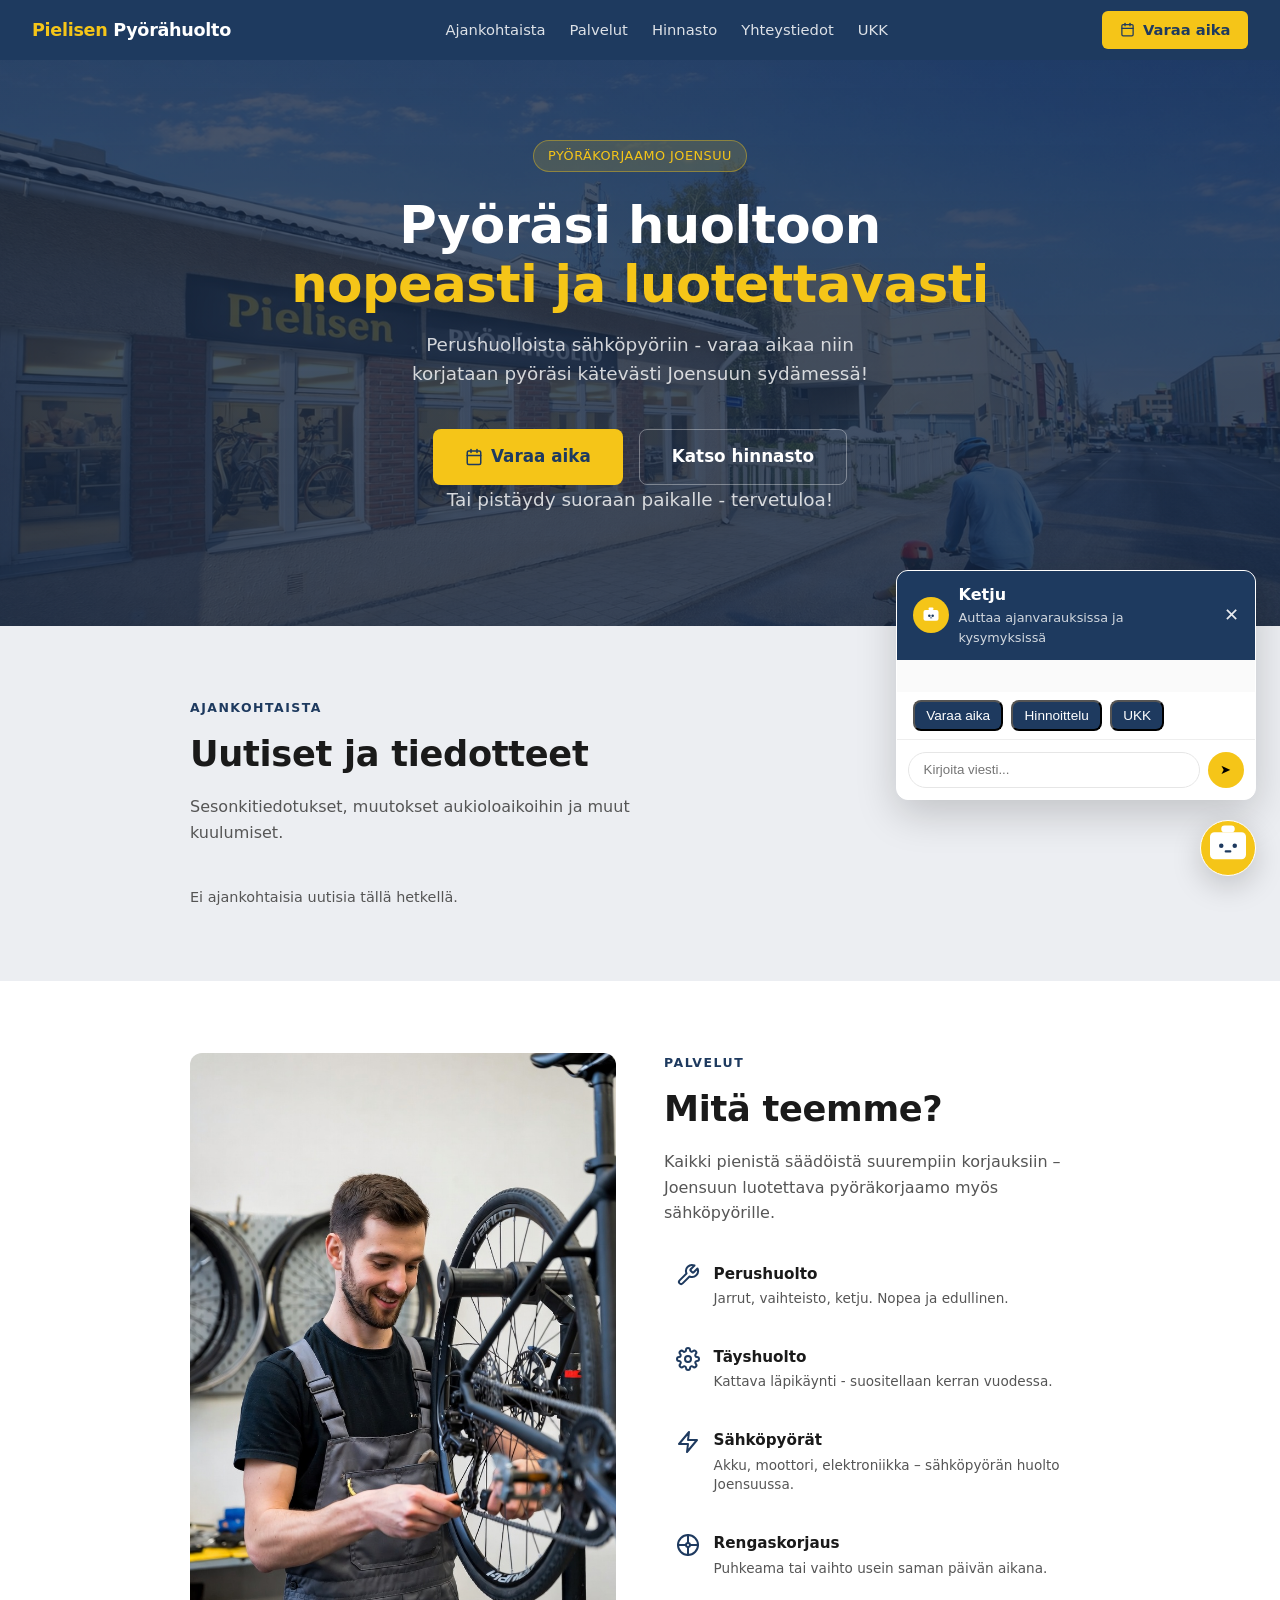
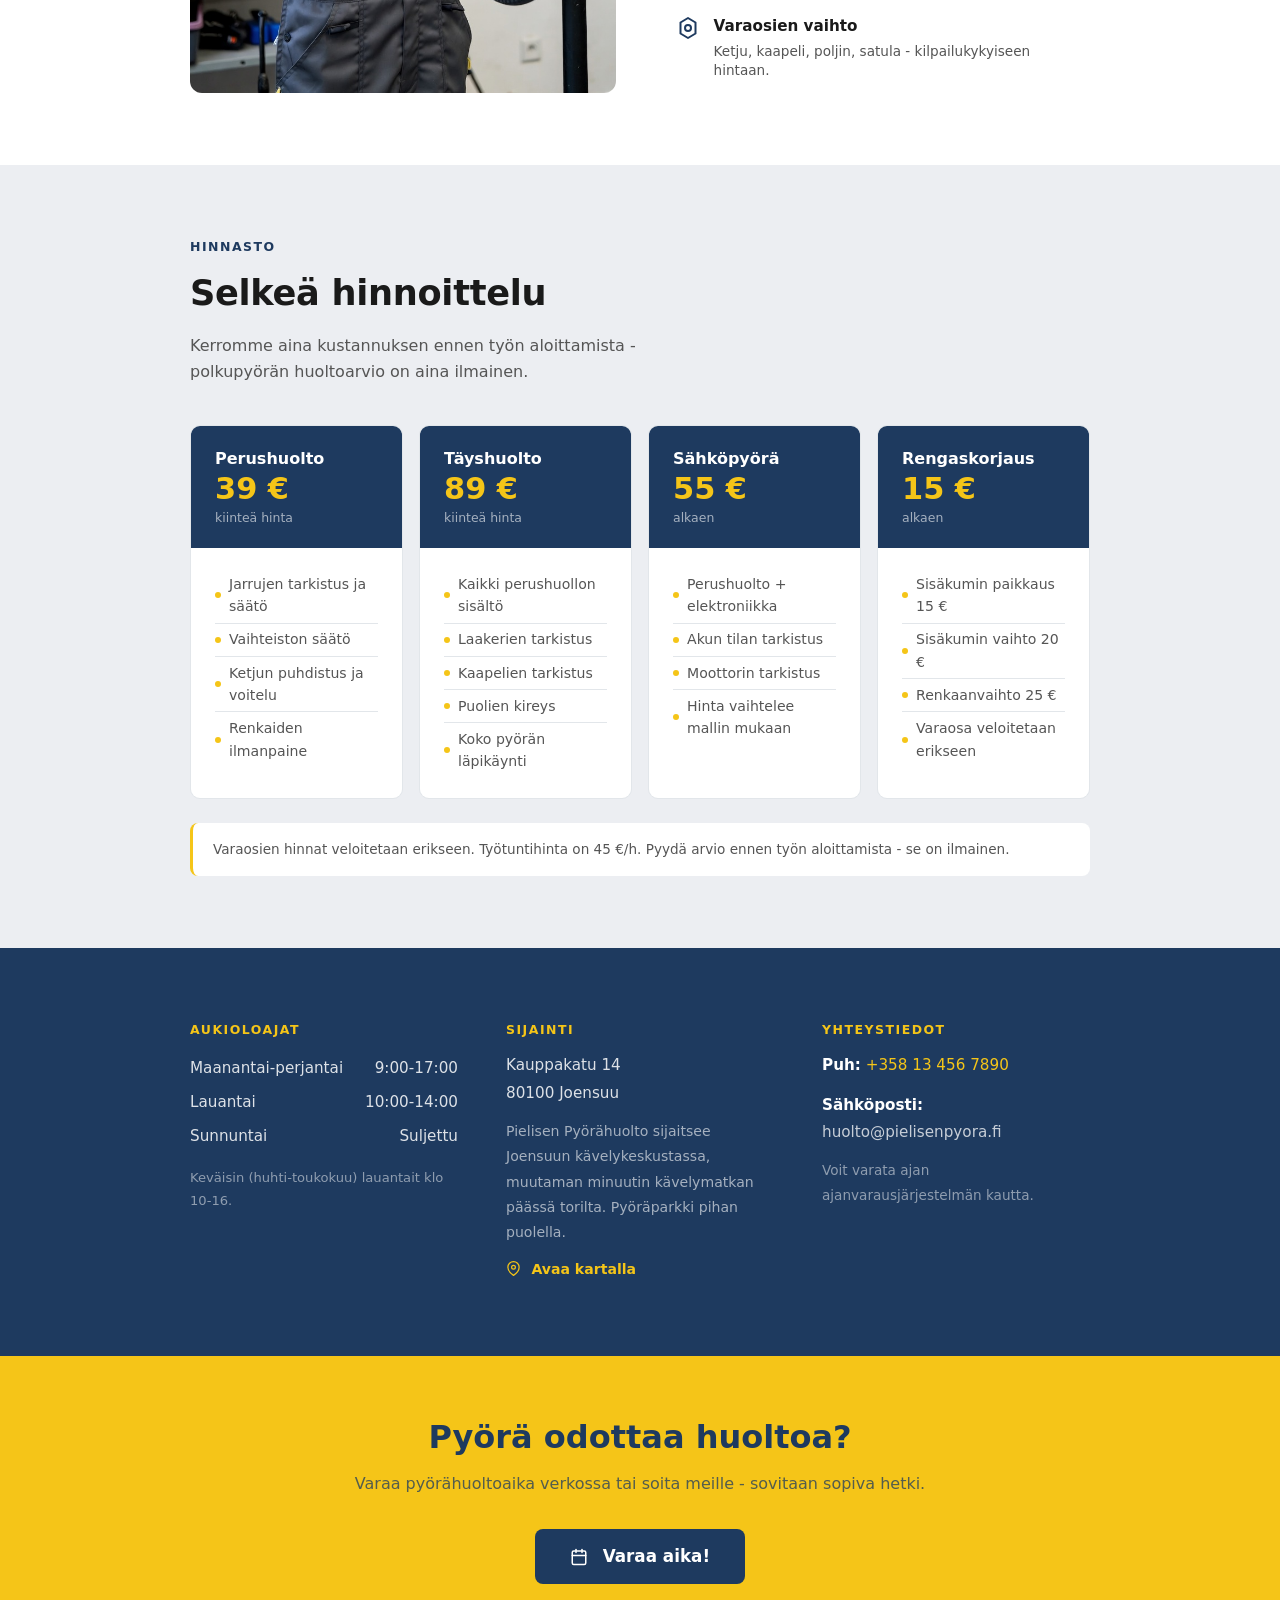
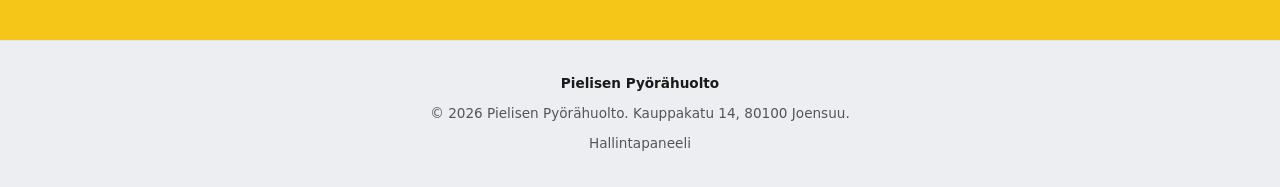
==== index.html @ ead0386f "chatbot" ====
<!DOCTYPE html>
<html lang="fi">
<head>
<meta charset="UTF-8">
<meta name="viewport" content="width=device-width, initial-scale=1.0">
<title>Pielisen Pyörähuolto - Pyöräkorjaamo Joensuu</title>
<meta name="description" content="Pielisen Pyörähuolto - ammattitaitoinen pyöräkorjaamo Joensuun keskustassa. Perushuolto 39 €, täyshuolto 89 €, sähköpyörät ja rengaskorjaukset. Kauppakatu 14, 80100 Joensuu. Puh. 013 456 7890.">
<meta name="keywords" content="pyöräkorjaamo Joensuu, pyörähuolto Joensuu, polkupyörän huolto, sähköpyörä huolto Joensuu, rengaskorjaus Joensuu, polkupyörä korjaus, Pielisen Pyörähuolto, pyöräkorjaamo Pohjois-Karjala">
<meta name="robots" content="index, follow">
<meta name="author" content="Pielisen Pyörähuolto">
<!-- Geo -->
<meta name="geo.region" content="FI-13">
<meta name="geo.placename" content="Joensuu">
<meta name="geo.position" content="62.5996;29.7636">
<meta name="ICBM" content="62.5996, 29.7636">
<!-- Open Graph -->
<meta property="og:type" content="website">
<meta property="og:locale" content="fi_FI">
<meta property="og:site_name" content="Pielisen Pyörähuolto">
<meta property="og:title" content="Pielisen Pyörähuolto - Pyöräkorjaamo Joensuu">
<meta property="og:description" content="Ammattitaitoinen pyöräkorjaamo Joensuun keskustassa. Perushuolto, täyshuolto, sähköpyörät ja rengaskorjaukset. Kauppakatu 14, 80100 Joensuu.">
<meta property="og:image" content="images/image2.jpg">
<link rel="stylesheet" href="style.css">
</head>
<body>

<nav>
  <a class="nav-logo" href="#"><span>Pielisen</span> Pyörähuolto</a>
  <ul class="nav-links">
    <li><a href="#ajankohtaista">Ajankohtaista</a></li>
    <li><a href="#palvelut">Palvelut</a></li>
    <li><a href="#hinnasto">Hinnasto</a></li>
    <li><a href="#yhteystiedot">Yhteystiedot</a></li>
    <li><a href="ukk.html">UKK</a></li>
  </ul>
  <div class="nav-right">
    <a class="nav-cta" href="ajanvaraus.html"><svg xmlns="http://www.w3.org/2000/svg" width="15" height="15" viewBox="0 0 24 24" fill="none" stroke="currentColor" stroke-width="2" stroke-linecap="round" stroke-linejoin="round" aria-hidden="true" style="vertical-align:-2px;margin-right:3px"><rect x="3" y="4" width="18" height="18" rx="2" ry="2"/><line x1="16" y1="2" x2="16" y2="6"/><line x1="8" y1="2" x2="8" y2="6"/><line x1="3" y1="10" x2="21" y2="10"/></svg> Varaa aika</a>
    <button class="hamburger" id="hbg" aria-label="Valikko">
      <span></span><span></span><span></span>
    </button>
  </div>
</nav>

<div class="mobile-menu" id="mob-menu">
  <a href="#ajankohtaista" class="mob-link">Ajankohtaista</a>
  <a href="#palvelut" class="mob-link">Palvelut</a>
  <a href="#hinnasto" class="mob-link">Hinnasto</a>
  <a href="#yhteystiedot" class="mob-link">Yhteystiedot</a>
  <a href="ukk.html" class="mob-link">UKK</a>
  <a href="ajanvaraus.html" class="m-cta"><svg xmlns="http://www.w3.org/2000/svg" width="16" height="16" viewBox="0 0 24 24" fill="none" stroke="currentColor" stroke-width="2" stroke-linecap="round" stroke-linejoin="round" aria-hidden="true" style="vertical-align:-2px;margin-right:4px"><rect x="3" y="4" width="18" height="18" rx="2" ry="2"/><line x1="16" y1="2" x2="16" y2="6"/><line x1="8" y1="2" x2="8" y2="6"/><line x1="3" y1="10" x2="21" y2="10"/></svg> Varaa aika</a>
</div>

<section class="hero">
  <div class="hero-badge">Pyöräkorjaamo Joensuu</div>
  <h1>Pyöräsi huoltoon<br><span>nopeasti ja luotettavasti</span></h1>
  <p>Perushuolloista sähköpyöriin - varaa aikaa niin korjataan pyöräsi kätevästi Joensuun sydämessä!</p>
  <div class="hero-actions">
    <a class="btn-primary" href="ajanvaraus.html"><svg xmlns="http://www.w3.org/2000/svg" width="18" height="18" viewBox="0 0 24 24" fill="none" stroke="currentColor" stroke-width="2" stroke-linecap="round" stroke-linejoin="round" aria-hidden="true"><rect x="3" y="4" width="18" height="18" rx="2" ry="2"/><line x1="16" y1="2" x2="16" y2="6"/><line x1="8" y1="2" x2="8" y2="6"/><line x1="3" y1="10" x2="21" y2="10"/></svg> Varaa aika</a>
    <a class="btn-outline" href="#hinnasto">Katso hinnasto</a>
  </div>
  <p class="hero-note">Tai pistäydy suoraan paikalle - tervetuloa!</p>
</section>

<!-- AJANKOHTAISTA -->
<section class="news-section" id="ajankohtaista">
  <div class="container">
    <div class="section-label">Ajankohtaista</div>
    <h2 class="section-title">Uutiset ja tiedotteet</h2>
    <p class="section-sub">Sesonkitiedotukset, muutokset aukioloaikoihin ja muut kuulumiset.</p>
    <div class="news-grid" id="news-container">
      <p style="color:var(--muted);font-size:.9rem">Ladataan...</p>
    </div>
  </div>
</section>

<!-- PALVELUT -->
<section class="services-section" id="palvelut">
  <div class="container">
    <div class="services-inner">
      <div class="services-photo">
        <img src="images/image2.jpg" alt="Pyöräkorjaamo Joensuu - mekanikko huoltaa polkupyörää Pielisen Pyörähuollossa Kauppakadulla" loading="lazy">
      </div>
      <div>
        <div class="section-label">Palvelut</div>
        <h2 class="section-title">Mitä teemme?</h2>
        <p class="section-sub" style="margin-bottom:1.5rem">Kaikki pienistä säädöistä suurempiin korjauksiin – Joensuun luotettava pyöräkorjaamo myös sähköpyörille.</p>
        <div class="services-list">
          <div class="svc-row"><div class="svc-icon"><svg xmlns="http://www.w3.org/2000/svg" viewBox="0 0 24 24" fill="none" stroke="#1E3A5F" stroke-width="2" stroke-linecap="round" stroke-linejoin="round" aria-hidden="true"><path d="M14.7 6.3a1 1 0 0 0 0 1.4l1.6 1.6a1 1 0 0 0 1.4 0l3.77-3.77a6 6 0 0 1-7.94 7.94l-6.91 6.91a2.12 2.12 0 0 1-3-3l6.91-6.91a6 6 0 0 1 7.94-7.94l-3.76 3.76z"/></svg></div><div><h3>Perushuolto</h3><p>Jarrut, vaihteisto, ketju. Nopea ja edullinen.</p></div></div>
          <div class="svc-row"><div class="svc-icon"><svg xmlns="http://www.w3.org/2000/svg" viewBox="0 0 24 24" fill="none" stroke="#1E3A5F" stroke-width="2" stroke-linecap="round" stroke-linejoin="round" aria-hidden="true"><circle cx="12" cy="12" r="3"/><path d="M19.4 15a1.65 1.65 0 0 0 .33 1.82l.06.06a2 2 0 0 1-2.83 2.83l-.06-.06a1.65 1.65 0 0 0-1.82-.33 1.65 1.65 0 0 0-1 1.51V21a2 2 0 0 1-4 0v-.09A1.65 1.65 0 0 0 9 19.4a1.65 1.65 0 0 0-1.82.33l-.06.06a2 2 0 0 1-2.83-2.83l.06-.06A1.65 1.65 0 0 0 4.68 15a1.65 1.65 0 0 0-1.51-1H3a2 2 0 0 1 0-4h.09A1.65 1.65 0 0 0 4.6 9a1.65 1.65 0 0 0-.33-1.82l-.06-.06a2 2 0 0 1 2.83-2.83l.06.06A1.65 1.65 0 0 0 9 4.68a1.65 1.65 0 0 0 1-1.51V3a2 2 0 0 1 4 0v.09a1.65 1.65 0 0 0 1 1.51 1.65 1.65 0 0 0 1.82-.33l.06-.06a2 2 0 0 1 2.83 2.83l-.06.06A1.65 1.65 0 0 0 19.4 9a1.65 1.65 0 0 0 1.51 1H21a2 2 0 0 1 0 4h-.09a1.65 1.65 0 0 0-1.51 1z"/></svg></div><div><h3>Täyshuolto</h3><p>Kattava läpikäynti - suositellaan kerran vuodessa.</p></div></div>
          <div class="svc-row"><div class="svc-icon"><svg xmlns="http://www.w3.org/2000/svg" viewBox="0 0 24 24" fill="none" stroke="#1E3A5F" stroke-width="2" stroke-linecap="round" stroke-linejoin="round" aria-hidden="true"><polygon points="13 2 3 14 12 14 11 22 21 10 12 10 13 2"/></svg></div><div><h3>Sähköpyörät</h3><p>Akku, moottori, elektroniikka – sähköpyörän huolto Joensuussa.</p></div></div>
          <div class="svc-row"><div class="svc-icon"><svg xmlns="http://www.w3.org/2000/svg" viewBox="0 0 24 24" fill="none" stroke="#1E3A5F" stroke-width="2" stroke-linecap="round" stroke-linejoin="round" aria-hidden="true"><circle cx="12" cy="12" r="10"/><circle cx="12" cy="12" r="2"/><line x1="12" y1="2" x2="12" y2="10"/><line x1="12" y1="14" x2="12" y2="22"/><line x1="2" y1="12" x2="10" y2="12"/><line x1="14" y1="12" x2="22" y2="12"/></svg></div><div><h3>Rengaskorjaus</h3><p>Puhkeama tai vaihto usein saman päivän aikana.</p></div></div>
          <div class="svc-row"><div class="svc-icon"><svg xmlns="http://www.w3.org/2000/svg" viewBox="0 0 24 24" fill="none" stroke="#1E3A5F" stroke-width="2" stroke-linecap="round" stroke-linejoin="round" aria-hidden="true"><polygon points="12 2 19.5 6.5 19.5 17.5 12 22 4.5 17.5 4.5 6.5"/><circle cx="12" cy="12" r="3"/></svg></div><div><h3>Varaosien vaihto</h3><p>Ketju, kaapeli, poljin, satula - kilpailukykyiseen hintaan.</p></div></div>

        </div>
      </div>
    </div>
  </div>
</section>

<!-- HINNASTO -->
<section class="pricing-section" id="hinnasto">
  <div class="container">
    <div class="section-label">Hinnasto</div>
    <h2 class="section-title">Selkeä hinnoittelu</h2>
    <p class="section-sub">Kerromme aina kustannuksen ennen työn aloittamista - polkupyörän huoltoarvio on aina ilmainen.</p>
    <div class="pricing-grid">
      <div class="price-card">
        <div class="price-header"><h3>Perushuolto</h3><div class="price">39 €</div><div class="price-from">kiinteä hinta</div></div>
        <div class="price-body"><ul>
          <li>Jarrujen tarkistus ja säätö</li>
          <li>Vaihteiston säätö</li>
          <li>Ketjun puhdistus ja voitelu</li>
          <li>Renkaiden ilmanpaine</li>
        </ul></div>
      </div>
      <div class="price-card">
        <div class="price-header"><h3>Täyshuolto</h3><div class="price">89 €</div><div class="price-from">kiinteä hinta</div></div>
        <div class="price-body"><ul>
          <li>Kaikki perushuollon sisältö</li>
          <li>Laakerien tarkistus</li>
          <li>Kaapelien tarkistus</li>
          <li>Puolien kireys</li>
          <li>Koko pyörän läpikäynti</li>
        </ul></div>
      </div>
      <div class="price-card">
        <div class="price-header"><h3>Sähköpyörä</h3><div class="price">55 €</div><div class="price-from">alkaen</div></div>
        <div class="price-body"><ul>
          <li>Perushuolto + elektroniikka</li>
          <li>Akun tilan tarkistus</li>
          <li>Moottorin tarkistus</li>
          <li>Hinta vaihtelee mallin mukaan</li>
        </ul></div>
      </div>
      <div class="price-card">
        <div class="price-header"><h3>Rengaskorjaus</h3><div class="price">15 €</div><div class="price-from">alkaen</div></div>
        <div class="price-body"><ul>
          <li>Sisäkumin paikkaus 15 €</li>
          <li>Sisäkumin vaihto 20 €</li>
          <li>Renkaanvaihto 25 €</li>
          <li>Varaosa veloitetaan erikseen</li>
        </ul></div>
      </div>
    </div>
    <p class="pricing-note">Varaosien hinnat veloitetaan erikseen. Työtuntihinta on 45 €/h. Pyydä arvio ennen työn aloittamista - se on ilmainen.</p>
  </div>
</section>

<!-- YHTEYSTIEDOT -->
<section class="info-strip" id="yhteystiedot">
  <div class="container">
    <div class="info-grid">
      <div class="info-block">
        <h3>Aukioloajat</h3>
        <ul>
          <li><div class="hours-row"><span>Maanantai-perjantai</span><span>9:00-17:00</span></div></li>
          <li><div class="hours-row"><span>Lauantai</span><span>10:00-14:00</span></div></li>
          <li><div class="hours-row"><span>Sunnuntai</span><span>Suljettu</span></div></li>
        </ul>
        <p style="margin-top:.75rem;font-size:.82rem;color:rgba(255,255,255,.5)">Keväisin (huhti-toukokuu) lauantait klo 10-16.</p>
      </div>
      <div class="info-block">
        <h3>Sijainti</h3>
        <p>Kauppakatu 14<br>80100 Joensuu</p>
        <p style="margin-top:.75rem;font-size:.88rem;color:rgba(255,255,255,.6)">Pielisen Pyörähuolto sijaitsee Joensuun kävelykeskustassa, muutaman minuutin kävelymatkan päässä torilta. Pyöräparkki pihan puolella.</p>
        <a class="map-link" href="https://maps.google.com/?q=Kauppakatu+14,+80100+Joensuu" target="_blank" rel="noopener"><svg xmlns="http://www.w3.org/2000/svg" width="15" height="15" viewBox="0 0 24 24" fill="none" stroke="currentColor" stroke-width="2" stroke-linecap="round" stroke-linejoin="round" aria-hidden="true" style="vertical-align:-1px;margin-right:4px"><path d="M21 10c0 7-9 13-9 13s-9-6-9-13a9 9 0 0 1 18 0z"/><circle cx="12" cy="10" r="3"/></svg>Avaa kartalla</a>
      </div>
      <div class="info-block">
        <h3>Yhteystiedot</h3>
        <p><strong style="color:#fff">Puh:</strong> <a href="tel:+358134567890" style="color:var(--yellow);text-decoration:none">+358 13 456 7890</a></p>
        <p style="margin-top:.75rem"><strong style="color:#fff">Sähköposti:</strong><br><a href="mailto:huolto@pielisenpyora.fi" style="color:rgba(255,255,255,.75);text-decoration:none">huolto@pielisenpyora.fi</a></p>
        <p style="margin-top:.75rem;font-size:.85rem;color:rgba(255,255,255,.5)">Voit varata ajan ajanvarausjärjestelmän kautta.</p>
      </div>
    </div>
  </div>
</section>

<div class="cta-strip">
  <div class="container">
    <h2>Pyörä odottaa huoltoa?</h2>
    <p>Varaa pyörähuoltoaika verkossa tai soita meille - sovitaan sopiva hetki.</p>
    <a class="btn-blue" href="ajanvaraus.html"><svg xmlns="http://www.w3.org/2000/svg" width="18" height="18" viewBox="0 0 24 24" fill="none" stroke="currentColor" stroke-width="2" stroke-linecap="round" stroke-linejoin="round" aria-hidden="true" style="vertical-align:middle;margin-right:.4em"><rect x="3" y="4" width="18" height="18" rx="2" ry="2"/><line x1="16" y1="2" x2="16" y2="6"/><line x1="8" y1="2" x2="8" y2="6"/><line x1="3" y1="10" x2="21" y2="10"/></svg>Varaa aika!</a>
  </div>
</div>

<footer>
  <div class="footer-inner">
    <strong style="color:var(--text)">Pielisen Pyörähuolto</strong>
    <span>&copy; 2026 Pielisen Pyörähuolto. Kauppakatu 14, 80100 Joensuu.</span>
    <a href="admin.html">Hallintapaneeli</a>
  </div>
</footer>

<script>
const months=['tammikuuta','helmikuuta','maaliskuuta','huhtikuuta','toukokuuta','kesäkuuta','heinäkuuta','elokuuta','syyskuuta','lokakuuta','marraskuuta','joulukuuta'];
function fmtDate(d){const dt=new Date(d);return `${dt.getDate()}. ${months[dt.getMonth()]} ${dt.getFullYear()}`}
function esc(s){return s.replace(/&/g,'&amp;').replace(/</g,'&lt;').replace(/>/g,'&gt;')}
async function loadNews(){
  const el=document.getElementById('news-container');
  try{
    const r=await fetch('uutiset-api.php');
    const data=await r.json();
    const posts=data.posts||[];
    el.innerHTML=posts.length?posts.map(p=>`<div class="news-card"><span class="news-date">${fmtDate(p.date)}</span><h3>${esc(p.title)}</h3><p>${esc(p.body)}</p></div>`).join(''):'<p style="color:var(--muted);font-size:.9rem">Ei ajankohtaisia uutisia tällä hetkellä.</p>';
  }catch(e){
    el.innerHTML='<p style="color:var(--muted);font-size:.9rem">Ei ajankohtaisia uutisia tällä hetkellä.</p>';
  }
}
loadNews();

const hbg=document.getElementById('hbg'),mob=document.getElementById('mob-menu');
hbg.addEventListener('click',()=>{hbg.classList.toggle('open');mob.classList.toggle('open')});
mob.querySelectorAll('a').forEach(a=>a.addEventListener('click',()=>{hbg.classList.remove('open');mob.classList.remove('open')}));
</script>
<script src="chatbot.js"></script>
</body>
</html>
---- style.css ----
*{margin:0;padding:0;box-sizing:border-box}
:root{--blue:#1E3A5F;--blue-light:#2a5080;--yellow:#F5C518;--yellow-dark:#d4a900;--gray:#eceef2;--text:#1a1a1a;--muted:#555;--border:#e2e6ea;--white:#fff}
html{scroll-behavior:smooth}
body{font-family:system-ui,-apple-system,sans-serif;color:var(--text);font-size:16px;line-height:1.6}

nav{background:var(--blue);padding:0 2rem;display:flex;align-items:center;justify-content:space-between;position:sticky;top:0;z-index:200;height:60px}
.nav-logo{color:var(--white);font-weight:700;font-size:1.1rem;text-decoration:none;letter-spacing:-0.3px}
.nav-logo span{color:var(--yellow)}
.nav-links{display:flex;gap:1.5rem;list-style:none;align-items:center}
.nav-links a{color:rgba(255,255,255,0.85);text-decoration:none;font-size:0.92rem;transition:color .2s}
.nav-links a:hover{color:var(--yellow)}
.nav-right{display:flex;align-items:center;gap:1rem}
.nav-cta{background:var(--yellow);color:var(--blue);font-weight:700;padding:.45rem 1.1rem;border-radius:6px;text-decoration:none;font-size:.92rem;white-space:nowrap;transition:background .2s}
.nav-cta:hover{background:var(--yellow-dark)}

.hamburger{display:none;flex-direction:column;gap:5px;cursor:pointer;padding:4px;background:none;border:none}
.hamburger span{display:block;width:24px;height:2px;background:var(--white);border-radius:2px;transition:all .25s}
.hamburger.open span:nth-child(1){transform:translateY(7px) rotate(45deg)}
.hamburger.open span:nth-child(2){opacity:0}
.hamburger.open span:nth-child(3){transform:translateY(-7px) rotate(-45deg)}

.mobile-menu{display:none;position:fixed;top:60px;left:0;right:0;background:var(--blue);z-index:199;flex-direction:column;padding:1rem 1.5rem 1.5rem;gap:.25rem;box-shadow:0 8px 24px rgba(0,0,0,.3)}
.mobile-menu.open{display:flex}
.mobile-menu a{color:rgba(255,255,255,.85);text-decoration:none;font-size:1rem;padding:.65rem 0;border-bottom:1px solid rgba(255,255,255,.08)}
.mobile-menu a:last-child{border-bottom:none}
.mobile-menu .m-cta{margin-top:.75rem;background:var(--yellow);color:var(--blue);font-weight:700;text-align:center;padding:.75rem;border-radius:8px;border-bottom:none}

.hero{background:linear-gradient(rgba(20,38,65,.78),rgba(20,38,65,.82)),url('images/image.png') center/cover no-repeat;color:var(--white);padding:5rem 2rem 4.5rem;text-align:center}
.hero-badge{display:inline-block;background:rgba(245,197,24,.15);border:1px solid rgba(245,197,24,.4);color:var(--yellow);font-size:.8rem;padding:.3rem .9rem;border-radius:20px;margin-bottom:1.5rem;letter-spacing:.5px;text-transform:uppercase}
.hero h1{font-size:clamp(2rem,5vw,3.2rem);font-weight:800;line-height:1.15;margin-bottom:1rem;letter-spacing:-.5px}
.hero h1 span{color:var(--yellow)}
.hero p{font-size:1.15rem;color:rgba(255,255,255,.8);max-width:520px;margin:0 auto 2.5rem}
.hero-actions{display:flex;gap:1rem;justify-content:center;flex-wrap:wrap}
.btn-primary{background:var(--yellow);color:var(--blue);font-weight:800;padding:.85rem 2rem;border-radius:8px;text-decoration:none;font-size:1.05rem;display:inline-flex;align-items:center;gap:.5rem;transition:background .2s;border:none;cursor:pointer}
.btn-primary:hover{background:var(--yellow-dark)}
.btn-outline{background:transparent;color:var(--white);font-weight:600;padding:.85rem 2rem;border-radius:8px;text-decoration:none;font-size:1.05rem;border:1.5px solid rgba(255,255,255,.35);transition:border-color .2s}
.btn-outline:hover{border-color:rgba(255,255,255,.7)}
.hero-note{margin-top:1.5rem;font-size:.85rem;color:rgba(255,255,255,.45)}

section{padding:4.5rem 2rem}
.container{max-width:900px;margin:0 auto}
.section-label{font-size:.78rem;font-weight:700;letter-spacing:1.5px;text-transform:uppercase;color:var(--blue);margin-bottom:.5rem}
.section-title{font-size:clamp(1.5rem,3vw,2.2rem);font-weight:800;color:var(--text);margin-bottom:.75rem;letter-spacing:-.3px}
.section-sub{color:var(--muted);max-width:520px;margin-bottom:2.5rem}

/* NEWS */
.news-section{background:var(--gray)}
.news-grid{display:grid;gap:1rem}
.news-card{background:var(--white);border:1px solid var(--border);border-radius:10px;padding:1.5rem;display:flex;flex-direction:column;gap:.5rem}
.news-date{font-size:.78rem;color:var(--muted);letter-spacing:.3px}
.news-card h3{font-size:1rem;font-weight:700;color:var(--text)}
.news-card p{font-size:.9rem;color:var(--muted);line-height:1.55}

/* SERVICES */
.services-section{background:var(--white)}
.services-inner{display:grid;grid-template-columns:1fr 1fr;gap:3rem;align-items:stretch}
.services-photo{border-radius:12px;overflow:hidden}
.services-photo img{width:100%;height:100%;object-fit:cover;display:block}
.services-list{display:flex;flex-direction:column;gap:.75rem}
.svc-row{display:flex;align-items:flex-start;gap:.85rem;padding:.75rem;border-radius:8px;transition:background .15s}
.svc-row:hover{background:var(--gray)}
.svc-icon{width:1.5rem;height:1.5rem;flex-shrink:0;margin-top:.1rem}
.svc-icon svg{width:100%;height:100%;display:block}
.svc-row h3{font-size:.95rem;font-weight:700;margin-bottom:.2rem}
.svc-row p{font-size:.85rem;color:var(--muted);line-height:1.45}

/* PRICING */
.pricing-section{background:var(--gray)}
.pricing-grid{display:grid;grid-template-columns:repeat(auto-fit,minmax(200px,1fr));gap:1rem}
.price-card{border:1px solid var(--border);border-radius:10px;overflow:hidden;display:flex;flex-direction:column}
.price-header{background:var(--blue);color:var(--white);padding:1.25rem 1.5rem}
.price-header h3{font-size:1rem;font-weight:700;margin-bottom:.2rem}
.price{font-size:1.9rem;font-weight:800;color:var(--yellow);line-height:1}
.price-from{font-size:.78rem;color:rgba(255,255,255,.6);margin-top:.2rem}
.price-body{padding:1.25rem 1.5rem;background:var(--white);flex:1}
.price-body ul{list-style:none;font-size:.88rem;color:var(--muted)}
.price-body li{padding:.3rem 0;border-bottom:1px solid var(--border);display:flex;align-items:center;gap:.5rem}
.price-body li:last-child{border-bottom:none}
.price-body li::before{content:"";display:inline-block;width:6px;height:6px;border-radius:50%;background:var(--yellow);flex-shrink:0}
.pricing-note{margin-top:1.5rem;font-size:.85rem;color:var(--muted);background:var(--white);padding:1rem 1.25rem;border-radius:8px;border-left:3px solid var(--yellow)}

/* INFO */
.info-strip{background:var(--blue);color:var(--white)}
.info-grid{display:grid;grid-template-columns:repeat(auto-fit,minmax(220px,1fr));gap:3rem}
.info-block h3{font-size:.78rem;font-weight:700;letter-spacing:1.5px;text-transform:uppercase;color:var(--yellow);margin-bottom:.75rem}
.info-block p,.info-block li{font-size:.95rem;color:rgba(255,255,255,.85);line-height:1.8}
.info-block ul{list-style:none}
.hours-row{display:flex;justify-content:space-between;gap:1rem;border-bottom:1px solid rgba(255,255,255,.1);padding:.2rem 0}
.hours-row:last-child{border-bottom:none}
.map-link{display:inline-flex;align-items:center;gap:.4rem;color:var(--yellow);text-decoration:none;font-size:.88rem;margin-top:.75rem;font-weight:600}
.map-link:hover{text-decoration:underline}

.cta-strip{background:var(--yellow);text-align:center;padding:3.5rem 2rem}
.cta-strip h2{font-size:clamp(1.4rem,3vw,2rem);font-weight:800;color:var(--blue);margin-bottom:.5rem}
.cta-strip p{color:rgba(30,58,95,.75);margin-bottom:2rem;font-size:1rem}
.btn-blue{background:var(--blue);color:var(--white);font-weight:800;padding:.9rem 2.2rem;border-radius:8px;text-decoration:none;font-size:1.05rem;display:inline-flex;align-items:center;gap:.5rem;transition:background .2s}
.btn-blue:hover{background:var(--blue-light)}

footer{background:var(--gray);color:var(--muted);padding:2rem;text-align:center;font-size:.85rem;border-top:1px solid var(--border)}
footer a{color:var(--muted);text-decoration:none}
footer a:hover{color:var(--blue)}
.footer-inner{display:flex;flex-direction:column;align-items:center;gap:.5rem}

@media(max-width:720px){
  .services-inner{grid-template-columns:1fr}
  .services-photo{order:2}
  .services-photo img{height:auto}
}
@media(max-width:600px){
  nav{padding:0 1.25rem}
  .nav-links{display:none}
  .hamburger{display:flex}
  section{padding:3rem 1.25rem}
  .hero{padding:3.5rem 1.25rem 3rem}
  .pricing-grid{grid-template-columns:1fr 1fr}
}
@media(max-width:420px){
  .pricing-grid{grid-template-columns:1fr}
}
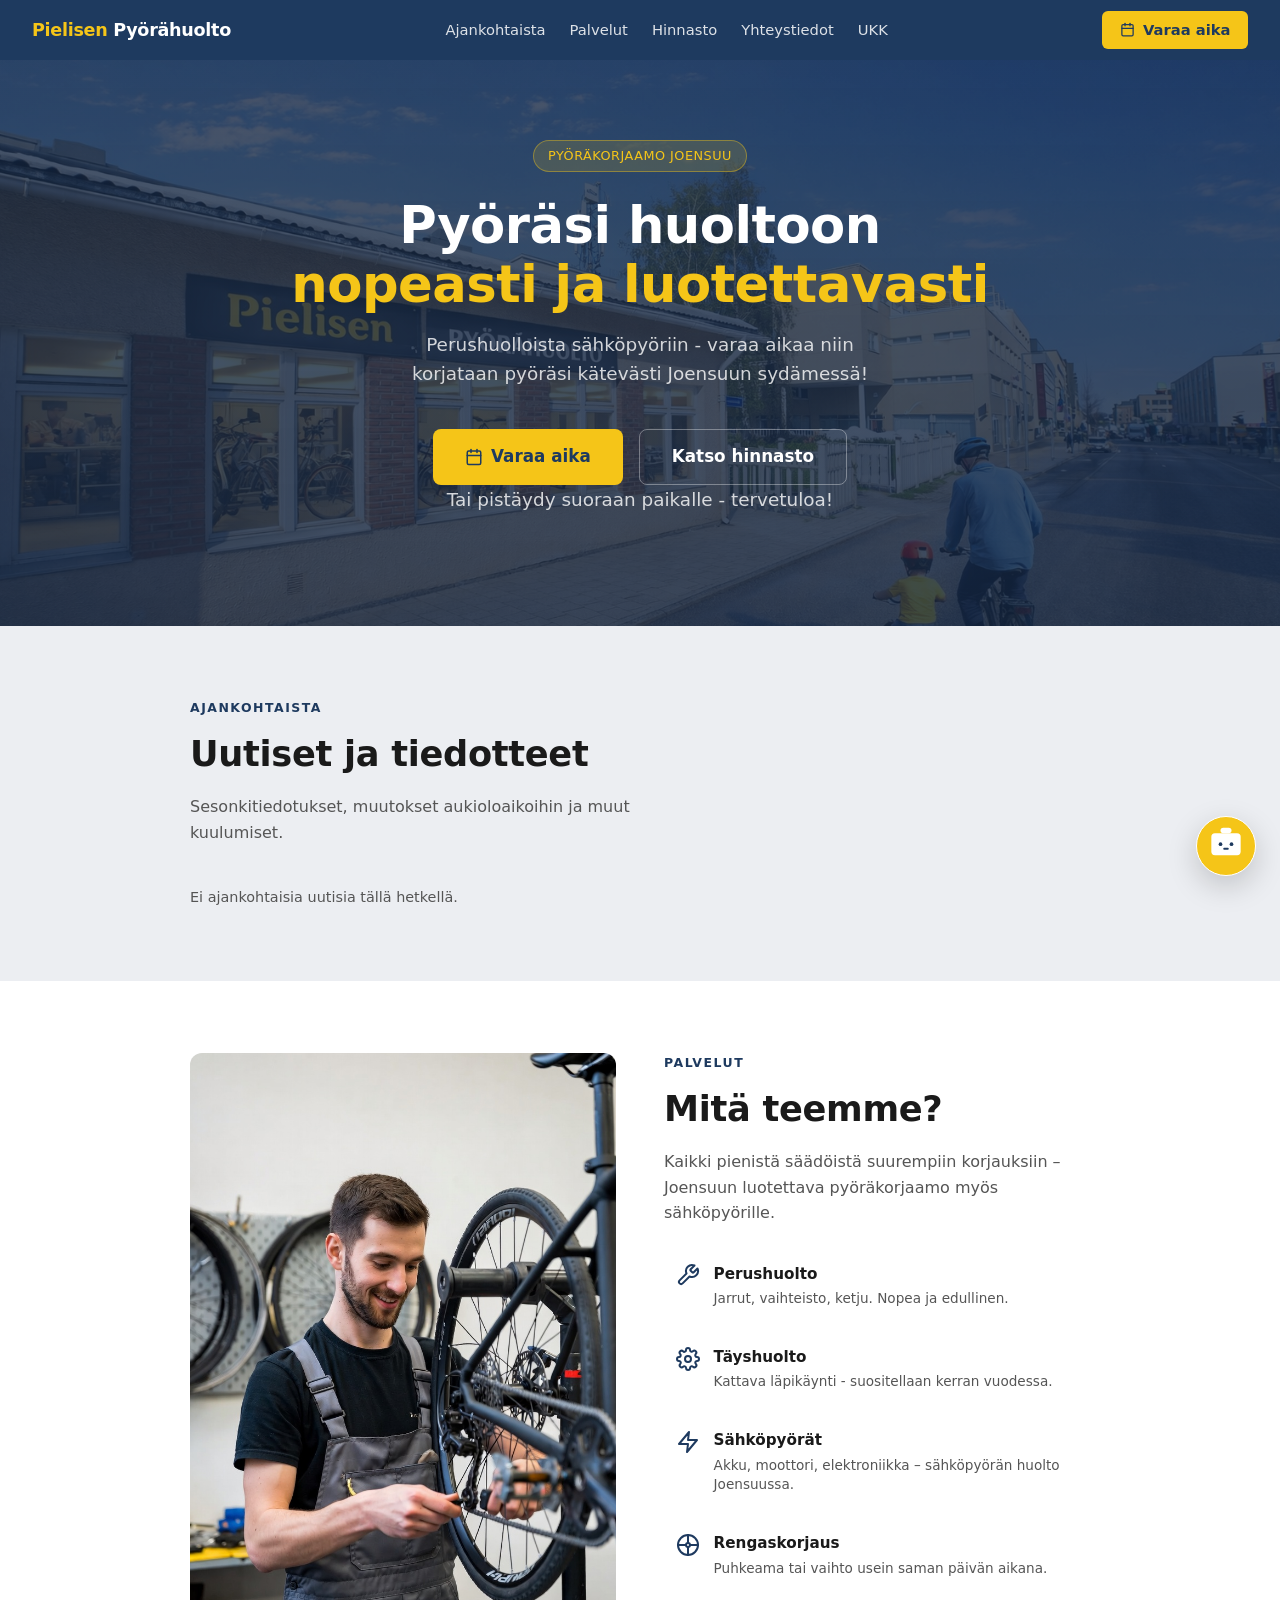
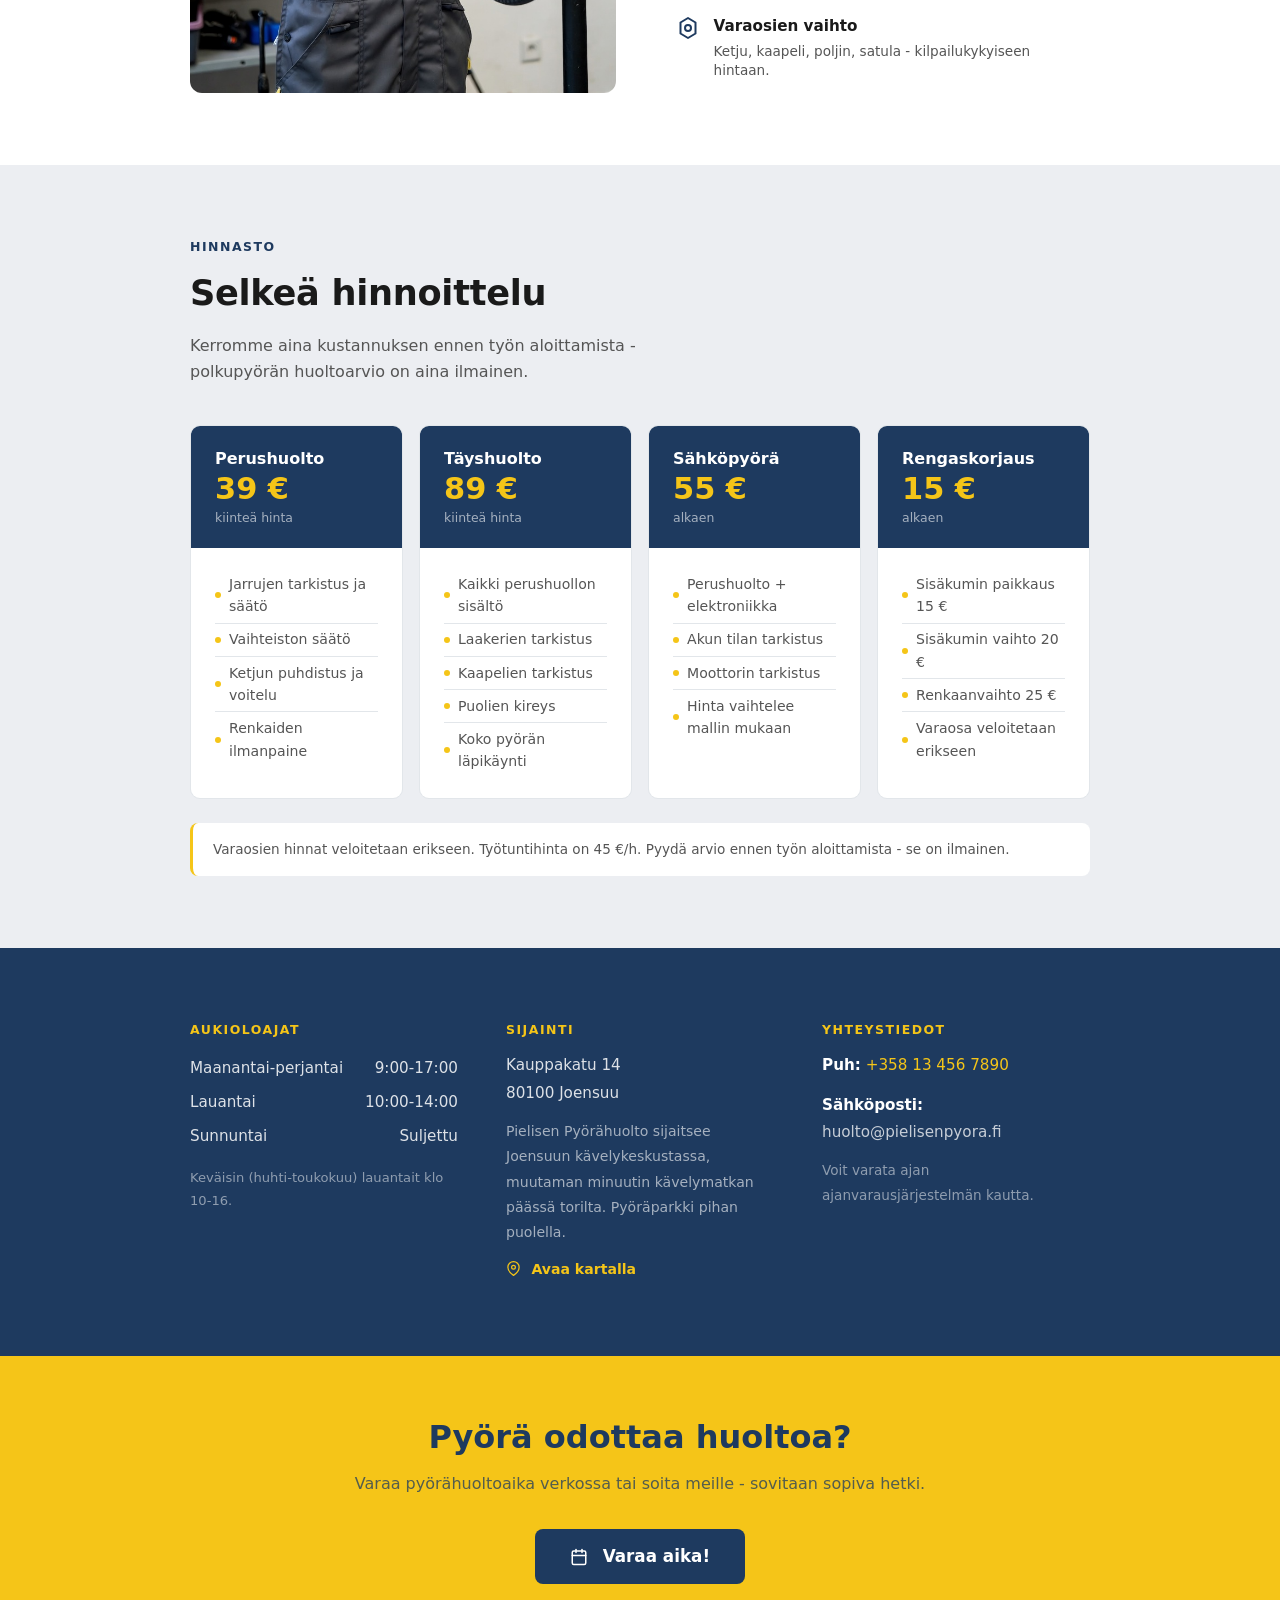
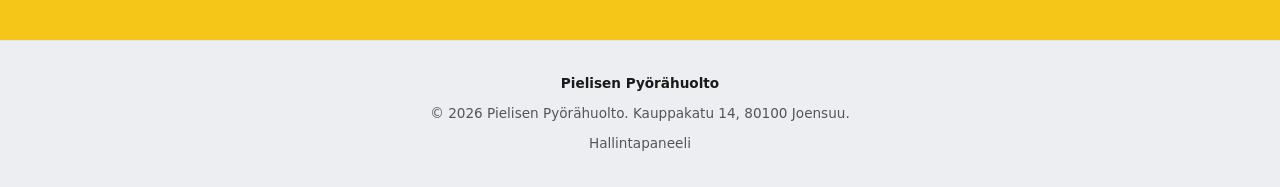
==== commit 85610622: "chatbot fixes" ====
--- a/index.html
+++ b/index.html
@@ -212,6 +212,6 @@
 hbg.addEventListener('click',()=>{hbg.classList.toggle('open');mob.classList.toggle('open')});
 mob.querySelectorAll('a').forEach(a=>a.addEventListener('click',()=>{hbg.classList.remove('open');mob.classList.remove('open')}));
 </script>
-<script src="chatbot.js"></script>
+<script src="chatbot.js?v=1776769275"></script>
 </body>
 </html>
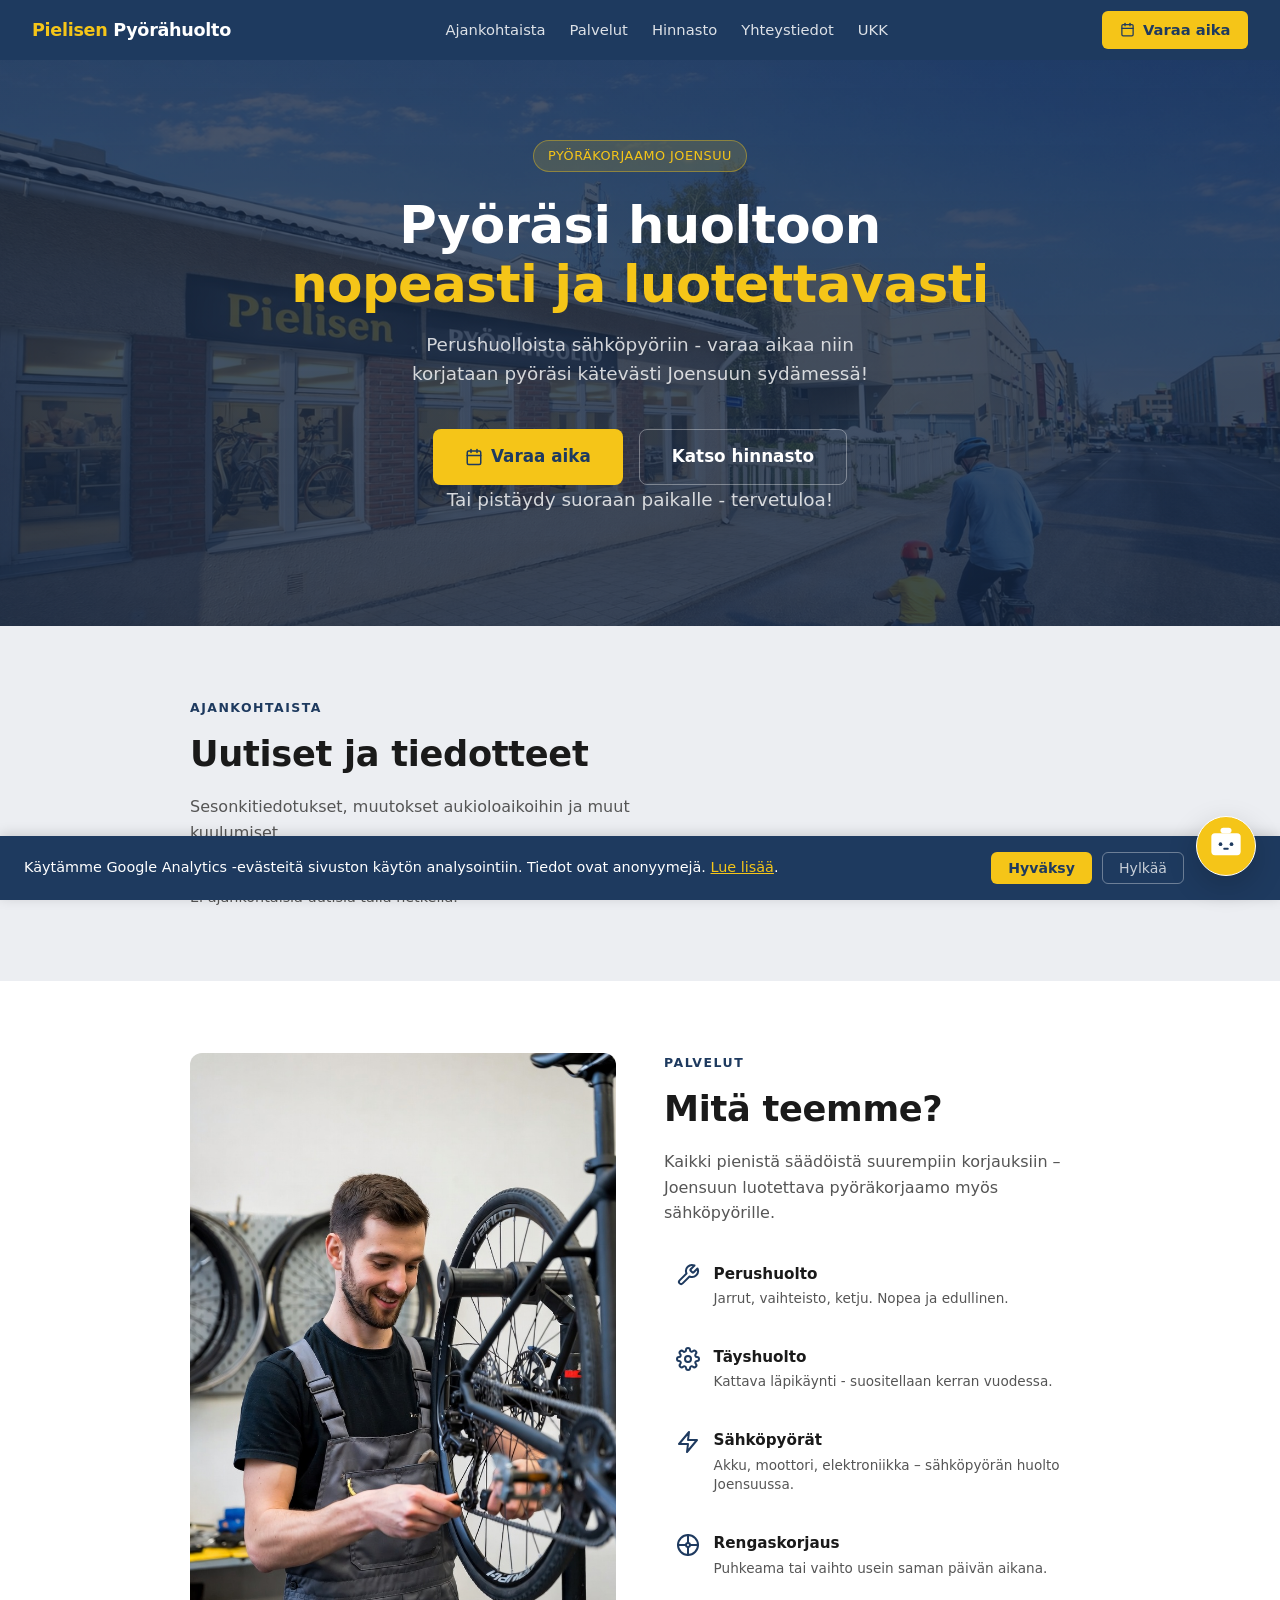
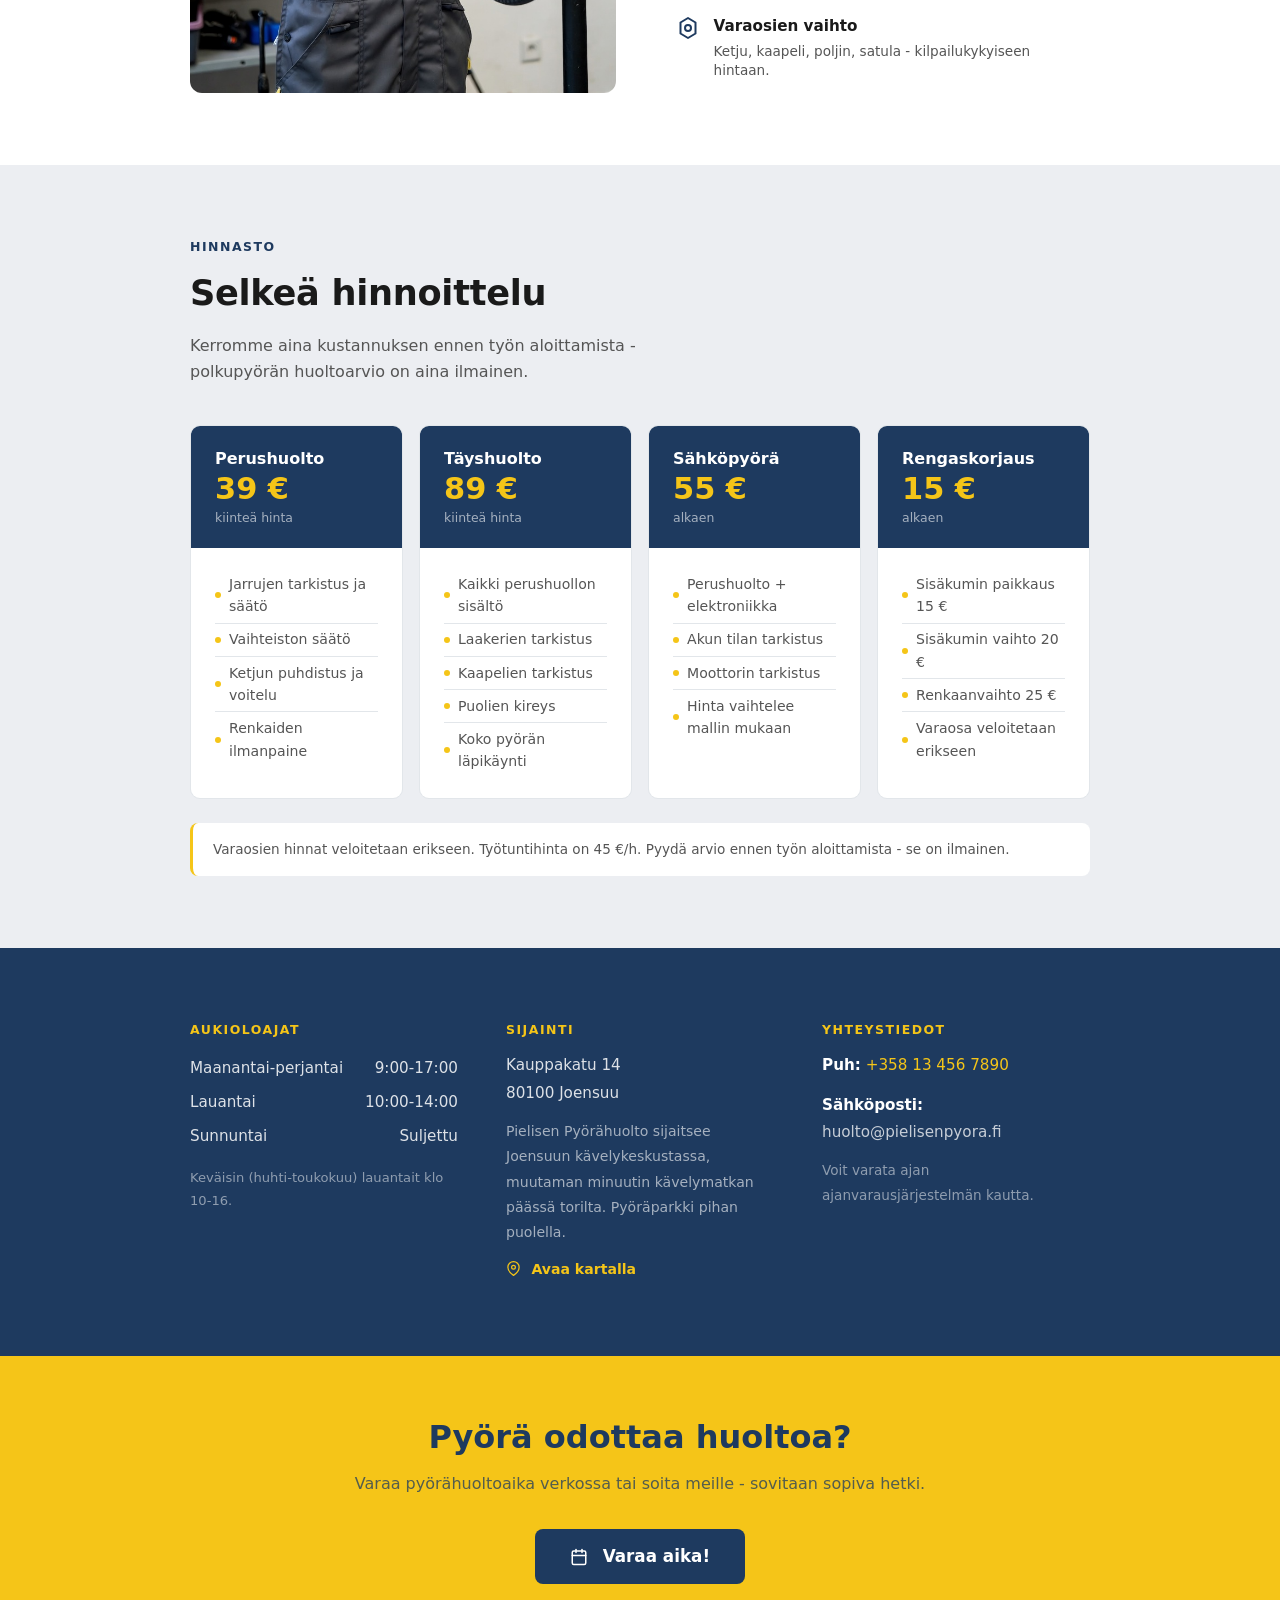
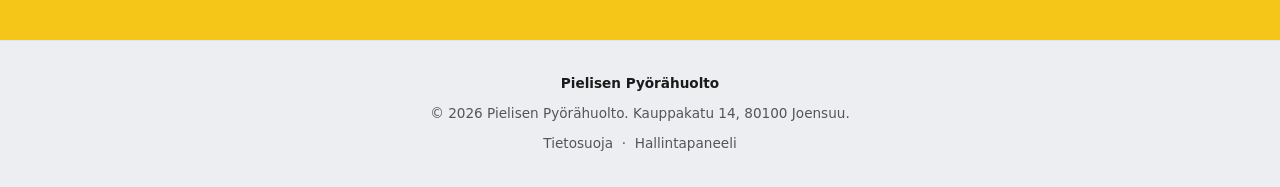
==== commit 29e27add: "bot improvements, added cookie consent script and updated footer links in multiple HTML files. Also " ====
--- a/index.html
+++ b/index.html
@@ -21,6 +21,7 @@
 <meta property="og:description" content="Ammattitaitoinen pyöräkorjaamo Joensuun keskustassa. Perushuolto, täyshuolto, sähköpyörät ja rengaskorjaukset. Kauppakatu 14, 80100 Joensuu.">
 <meta property="og:image" content="images/image2.jpg">
 <link rel="stylesheet" href="style.css">
+<script src="cookie-consent.js"></script>
 </head>
 <body>
 
@@ -187,7 +188,11 @@
   <div class="footer-inner">
     <strong style="color:var(--text)">Pielisen Pyörähuolto</strong>
     <span>&copy; 2026 Pielisen Pyörähuolto. Kauppakatu 14, 80100 Joensuu.</span>
-    <a href="admin.html">Hallintapaneeli</a>
+    <span>
+      <a href="tietosuoja.html">Tietosuoja</a>
+      &nbsp;·&nbsp;
+      <a href="admin.html">Hallintapaneeli</a>
+    </span>
   </div>
 </footer>
 
@@ -212,6 +217,6 @@
 hbg.addEventListener('click',()=>{hbg.classList.toggle('open');mob.classList.toggle('open')});
 mob.querySelectorAll('a').forEach(a=>a.addEventListener('click',()=>{hbg.classList.remove('open');mob.classList.remove('open')}));
 </script>
-<script src="chatbot.js?v=1776769275"></script>
+<script src="chatbot.js?v=1777047397"></script>
 </body>
 </html>
--- a/style.css
+++ b/style.css
@@ -117,3 +117,25 @@
 @media(max-width:420px){
   .pricing-grid{grid-template-columns:1fr}
 }
+
+/* ── Tietosuojaseloste ─────────────────────────────────────────────── */
+.page-hero{background:var(--blue);color:var(--white);padding:3.5rem 2rem;text-align:center}
+.page-hero h1{font-size:clamp(1.7rem,4vw,2.5rem);font-weight:800;letter-spacing:-.3px}
+.page-hero p{color:rgba(255,255,255,.7);margin-top:.5rem;font-size:1rem}
+.ts-wrap{max-width:760px;margin:0 auto;padding:2.5rem 2rem 4rem}
+.ts-wrap h2{font-size:1.15rem;font-weight:700;color:var(--blue);margin:2rem 0 .5rem;padding-bottom:.3rem;border-bottom:1px solid var(--border)}
+.ts-wrap p,.ts-wrap ul{font-size:.97rem;color:var(--text);line-height:1.7;margin:.5rem 0}
+.ts-wrap ul{padding-left:1.4rem}
+.ts-wrap ul li{margin:.25rem 0}
+.ts-wrap strong{color:var(--text)}
+.ts-meta{color:#666;font-size:.88rem;margin-top:.25rem}
+
+/* ── Cookie banner ─────────────────────────────────────────────────── */
+#pp-cookie-banner{position:fixed;bottom:0;left:0;right:0;background:var(--blue);color:var(--white);padding:1rem 6rem 1rem 1.5rem;display:flex;align-items:center;justify-content:space-between;gap:1rem;flex-wrap:wrap;z-index:9000;box-shadow:0 -2px 12px rgba(0,0,0,.15);font-size:.9rem;line-height:1.5}
+#pp-cookie-banner p{flex:1;min-width:200px;margin:0}
+#pp-cookie-banner a{color:var(--yellow);text-decoration:underline}
+.pp-cookie-btns{display:flex;gap:.6rem;flex-shrink:0}
+#pp-cookie-accept{background:var(--yellow);color:var(--blue);font-weight:700;border:none;padding:.45rem 1.1rem;border-radius:6px;cursor:pointer;font-size:.88rem;font-family:inherit}
+#pp-cookie-accept:hover{background:var(--yellow-dark)}
+#pp-cookie-reject{background:transparent;color:rgba(255,255,255,.75);border:1px solid rgba(255,255,255,.35);padding:.45rem 1rem;border-radius:6px;cursor:pointer;font-size:.88rem;font-family:inherit}
+#pp-cookie-reject:hover{color:var(--white);border-color:rgba(255,255,255,.7)}
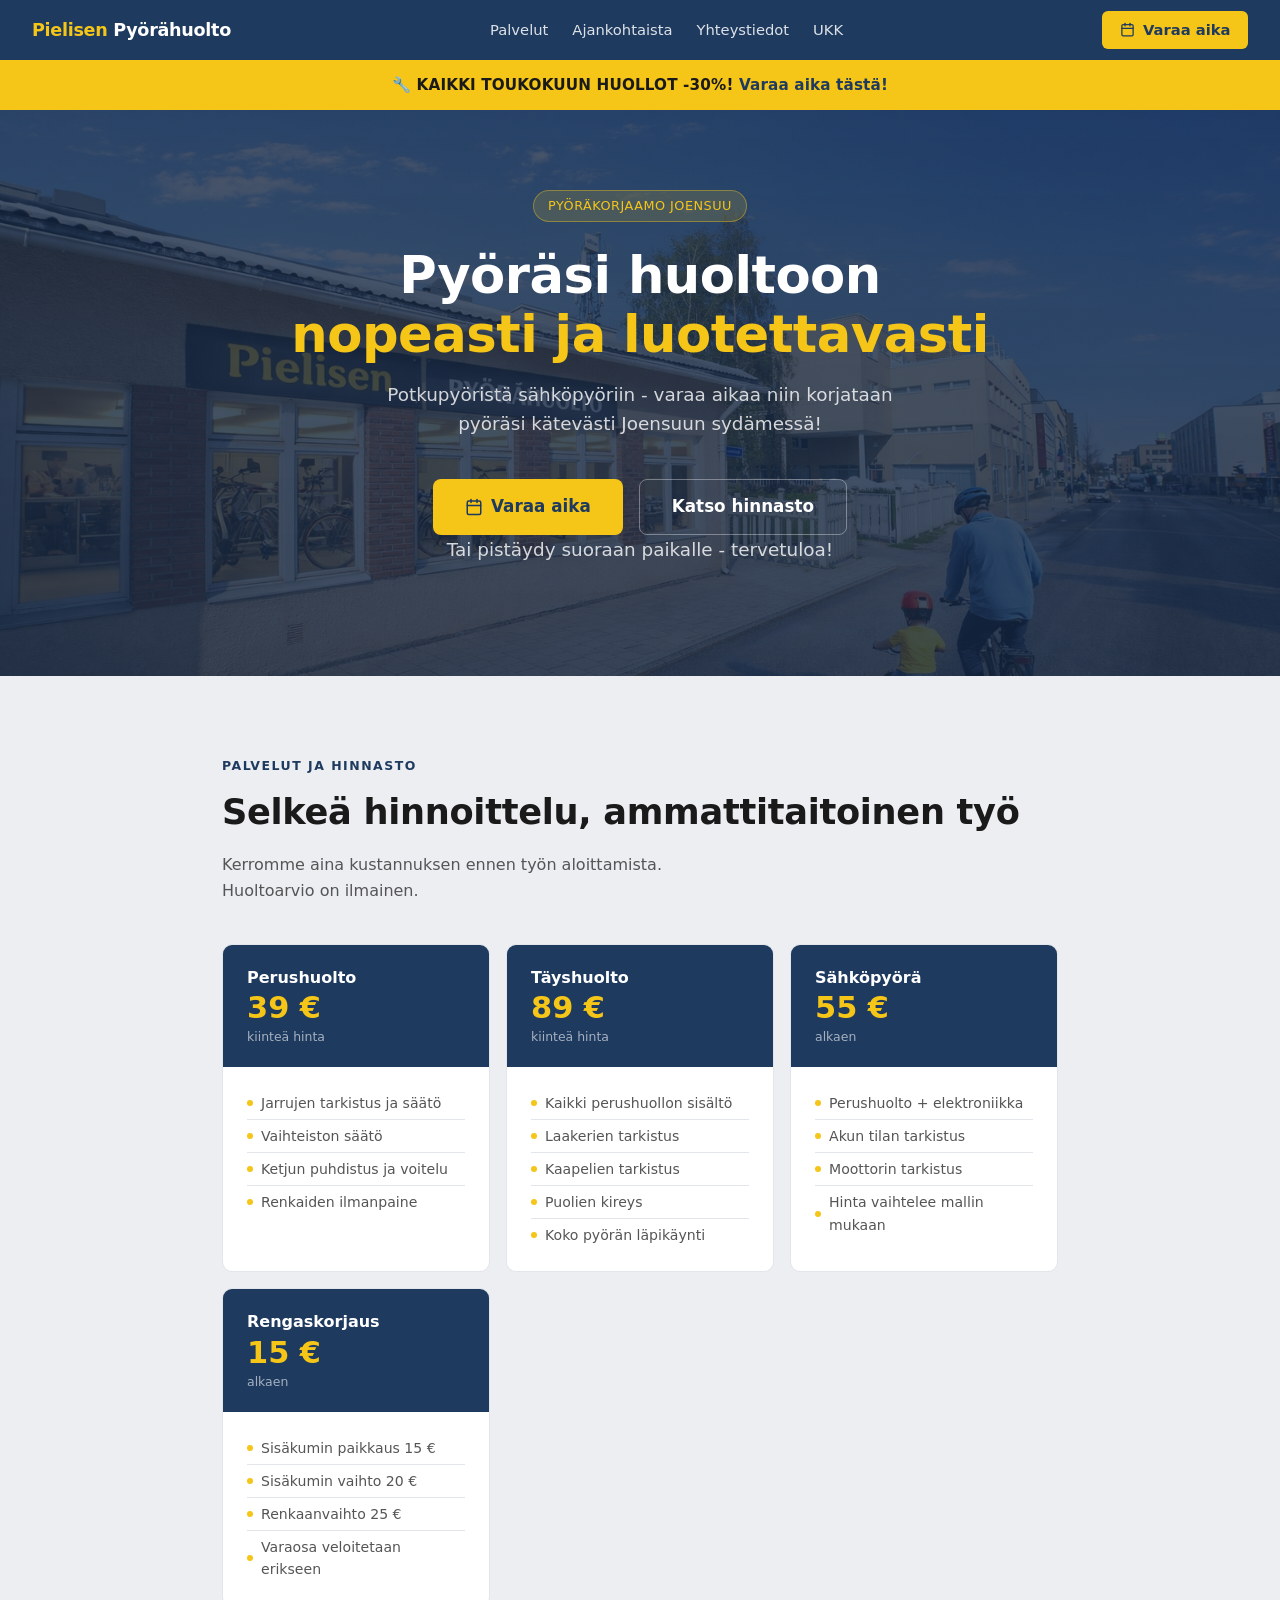
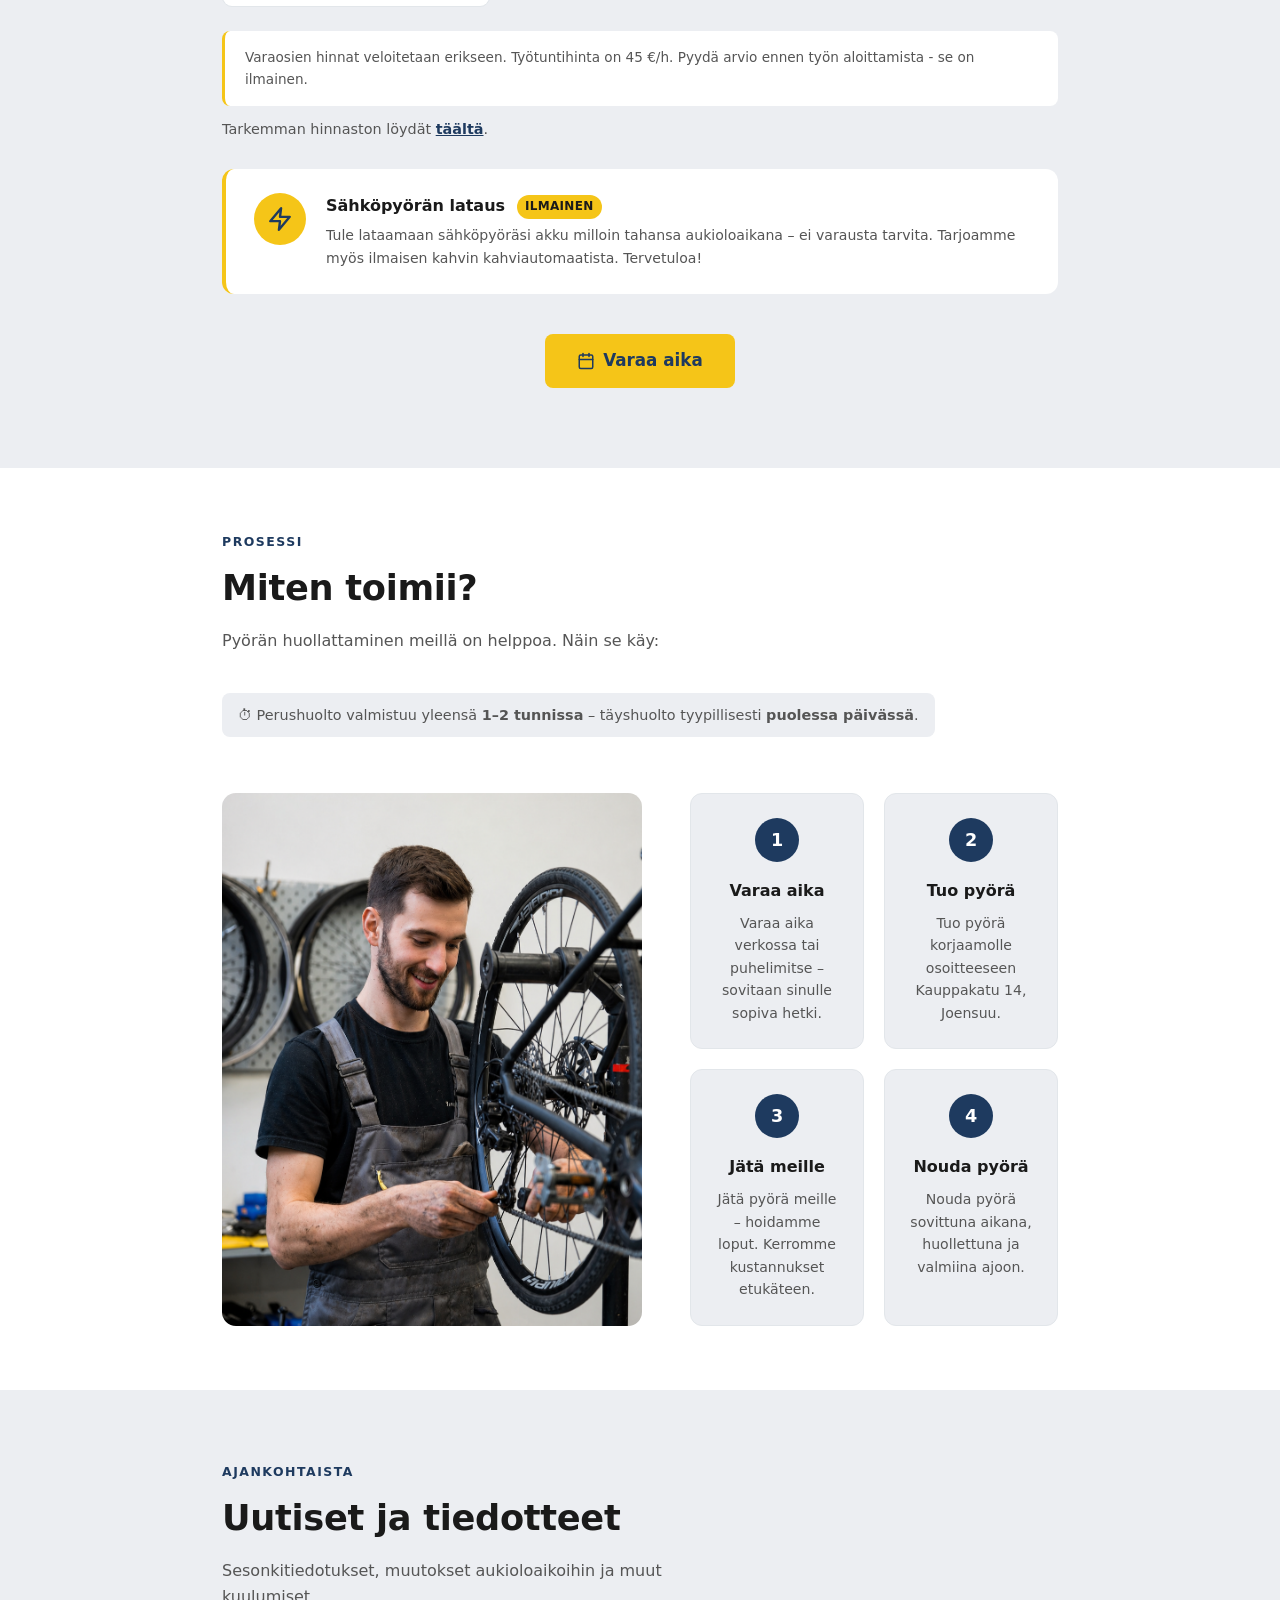
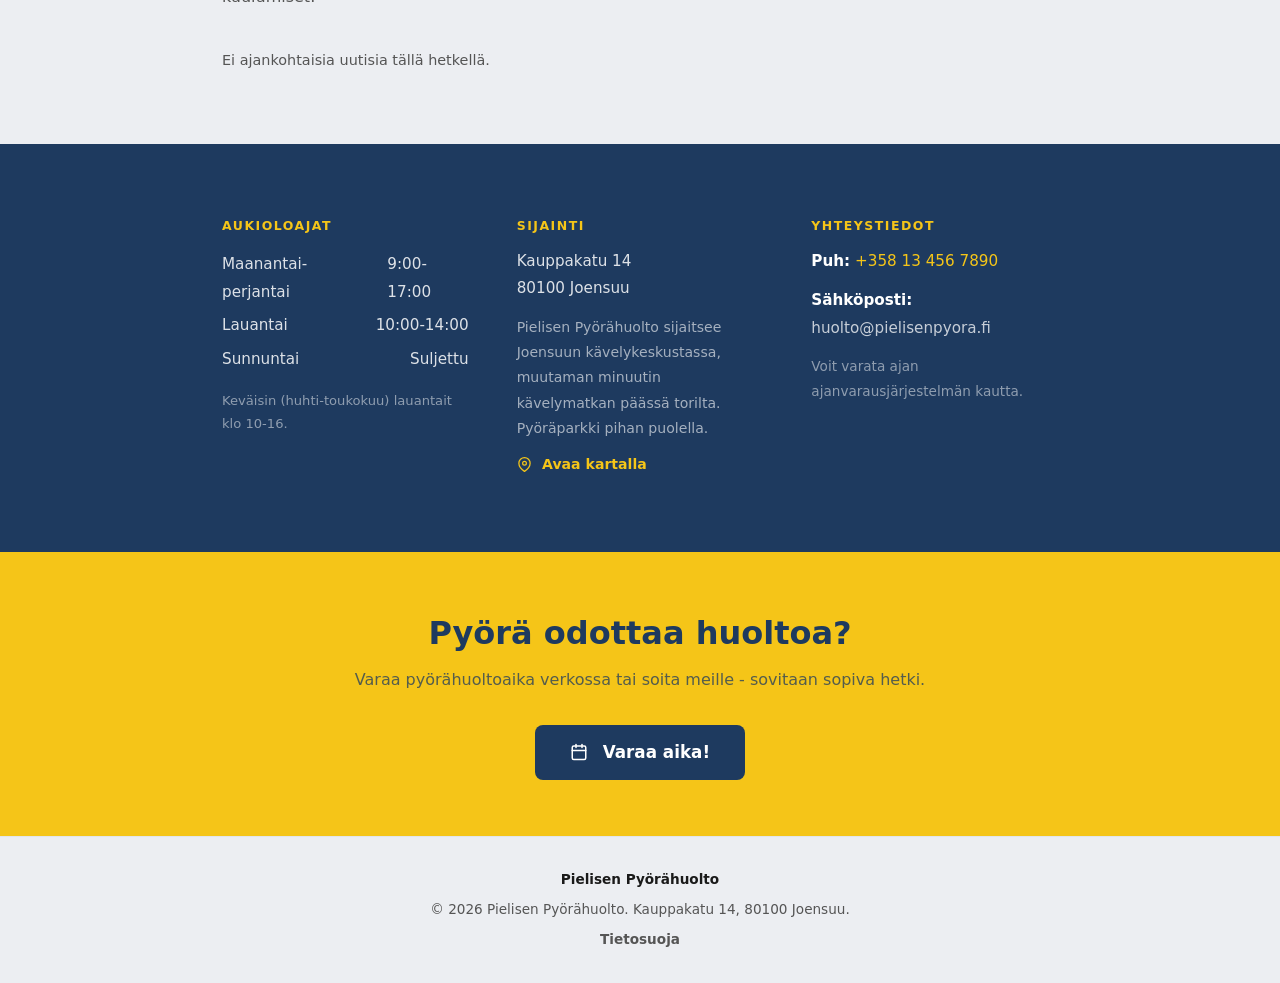
==== commit 8b7d54a6: "Refactor booking system to use database instead of JSON files; implement error handling and improve " ====
--- a/index.html
+++ b/index.html
@@ -4,10 +4,15 @@
 <meta charset="UTF-8">
 <meta name="viewport" content="width=device-width, initial-scale=1.0">
 <title>Pielisen Pyörähuolto - Pyöräkorjaamo Joensuu</title>
-<meta name="description" content="Pielisen Pyörähuolto - ammattitaitoinen pyöräkorjaamo Joensuun keskustassa. Perushuolto 39 €, täyshuolto 89 €, sähköpyörät ja rengaskorjaukset. Kauppakatu 14, 80100 Joensuu. Puh. 013 456 7890.">
-<meta name="keywords" content="pyöräkorjaamo Joensuu, pyörähuolto Joensuu, polkupyörän huolto, sähköpyörä huolto Joensuu, rengaskorjaus Joensuu, polkupyörä korjaus, Pielisen Pyörähuolto, pyöräkorjaamo Pohjois-Karjala">
+<meta name="description" content="Pielisen Pyörähuolto on ammattitaitoinen pyöräkorjaamo Joensuun ydinkeskustassa, Kauppakatu 14. Pyörän huolto, perushuolto 39 €, täyshuolto 89 €, sähköpyörien huolto ja rengaskorjaukset. Varaa aika verkossa!">
+<meta name="keywords" content="pyöräkorjaamo Joensuu, pyörähuolto Joensuu, pyörän huolto Joensuu, polkupyörän huolto Joensuu, sähköpyörä huolto Joensuu, rengaskorjaus Joensuu, polkupyörä korjaus Joensuu, pyöräkorjaamo Pohjois-Karjala, halvat pyörähuollot Joensuu, Pielisen Pyörähuolto, pyöräkorjaamo Kauppakatu, pyörän korjaus Joensuu, perushuolto pyörä, täyshuolto pyörä">
 <meta name="robots" content="index, follow">
 <meta name="author" content="Pielisen Pyörähuolto">
+<link rel="canonical" href="https://te26mk.okuserveri.com/pielisenpyorahuolto/">
+<!-- Twitter Card -->
+<meta name="twitter:card" content="summary_large_image">
+<meta name="twitter:title" content="Pielisen Pyörähuolto - Pyöräkorjaamo Joensuu">
+<meta name="twitter:description" content="Ammattitaitoinen pyöräkorjaamo Joensuun keskustassa. Perushuolto 39 €, täyshuolto 89 €, sähköpyörät. Varaa aika verkossa!">
 <!-- Geo -->
 <meta name="geo.region" content="FI-13">
 <meta name="geo.placename" content="Joensuu">
@@ -21,16 +26,70 @@
 <meta property="og:description" content="Ammattitaitoinen pyöräkorjaamo Joensuun keskustassa. Perushuolto, täyshuolto, sähköpyörät ja rengaskorjaukset. Kauppakatu 14, 80100 Joensuu.">
 <meta property="og:image" content="images/image2.jpg">
 <link rel="stylesheet" href="style.css">
-<script src="cookie-consent.js"></script>
+<script type="application/ld+json">
+{
+  "@context": "https://schema.org",
+  "@type": "LocalBusiness",
+  "@id": "https://te26mk.okuserveri.com/pielisenpyorahuolto/",
+  "name": "Pielisen Pyörähuolto",
+  "description": "Ammattitaitoinen pyöräkorjaamo Joensuun ydinkeskustassa. Perushuolto, täyshuolto, sähköpyörien huolto ja rengaskorjaukset.",
+  "url": "https://te26mk.okuserveri.com/pielisenpyorahuolto/",
+  "telephone": "+358134567890",
+  "email": "huolto@pielisenpyora.fi",
+  "image": "https://te26mk.okuserveri.com/pielisenpyorahuolto/images/image2.jpg",
+  "address": {
+    "@type": "PostalAddress",
+    "streetAddress": "Kauppakatu 14",
+    "addressLocality": "Joensuu",
+    "postalCode": "80100",
+    "addressCountry": "FI"
+  },
+  "geo": {
+    "@type": "GeoCoordinates",
+    "latitude": 62.5996,
+    "longitude": 29.7636
+  },
+  "openingHoursSpecification": [
+    {
+      "@type": "OpeningHoursSpecification",
+      "dayOfWeek": ["Monday","Tuesday","Wednesday","Thursday","Friday"],
+      "opens": "09:00",
+      "closes": "17:00"
+    },
+    {
+      "@type": "OpeningHoursSpecification",
+      "dayOfWeek": "Saturday",
+      "opens": "10:00",
+      "closes": "14:00"
+    }
+  ],
+  "priceRange": "€€",
+  "currenciesAccepted": "EUR",
+  "paymentAccepted": "Cash, Credit Card",
+  "areaServed": [
+    {"@type": "City", "name": "Joensuu"},
+    {"@type": "AdministrativeArea", "name": "Pohjois-Karjala"}
+  ],
+  "hasOfferCatalog": {
+    "@type": "OfferCatalog",
+    "name": "Pyörähuoltopalvelut",
+    "itemListElement": [
+      {"@type": "Offer", "itemOffered": {"@type": "Service", "name": "Perushuolto"}, "price": "39", "priceCurrency": "EUR"},
+      {"@type": "Offer", "itemOffered": {"@type": "Service", "name": "Täyshuolto"}, "price": "89", "priceCurrency": "EUR"},
+      {"@type": "Offer", "itemOffered": {"@type": "Service", "name": "Sähköpyörän huolto"}, "price": "55", "priceCurrency": "EUR"},
+      {"@type": "Offer", "itemOffered": {"@type": "Service", "name": "Rengaskorjaus"}, "price": "15", "priceCurrency": "EUR"}
+    ]
+  }
+}
+</script>
 </head>
 <body>
 
 <nav>
   <a class="nav-logo" href="#"><span>Pielisen</span> Pyörähuolto</a>
   <ul class="nav-links">
+    <li><a href="#palvelut">Palvelut</a></li>
     <li><a href="#ajankohtaista">Ajankohtaista</a></li>
-    <li><a href="#palvelut">Palvelut</a></li>
-    <li><a href="#hinnasto">Hinnasto</a></li>
     <li><a href="#yhteystiedot">Yhteystiedot</a></li>
     <li><a href="ukk.html">UKK</a></li>
   </ul>
@@ -42,10 +101,11 @@
   </div>
 </nav>
 
+<div class="promo-banner">🔧 KAIKKI TOUKOKUUN HUOLLOT -30%! <a href="ajanvaraus.html">Varaa aika tästä!</a></div>
+
 <div class="mobile-menu" id="mob-menu">
+  <a href="#palvelut" class="mob-link">Palvelut</a>
   <a href="#ajankohtaista" class="mob-link">Ajankohtaista</a>
-  <a href="#palvelut" class="mob-link">Palvelut</a>
-  <a href="#hinnasto" class="mob-link">Hinnasto</a>
   <a href="#yhteystiedot" class="mob-link">Yhteystiedot</a>
   <a href="ukk.html" class="mob-link">UKK</a>
   <a href="ajanvaraus.html" class="m-cta"><svg xmlns="http://www.w3.org/2000/svg" width="16" height="16" viewBox="0 0 24 24" fill="none" stroke="currentColor" stroke-width="2" stroke-linecap="round" stroke-linejoin="round" aria-hidden="true" style="vertical-align:-2px;margin-right:4px"><rect x="3" y="4" width="18" height="18" rx="2" ry="2"/><line x1="16" y1="2" x2="16" y2="6"/><line x1="8" y1="2" x2="8" y2="6"/><line x1="3" y1="10" x2="21" y2="10"/></svg> Varaa aika</a>
@@ -54,57 +114,21 @@
 <section class="hero">
   <div class="hero-badge">Pyöräkorjaamo Joensuu</div>
   <h1>Pyöräsi huoltoon<br><span>nopeasti ja luotettavasti</span></h1>
-  <p>Perushuolloista sähköpyöriin - varaa aikaa niin korjataan pyöräsi kätevästi Joensuun sydämessä!</p>
+  <p>Potkupyöristä sähköpyöriin - varaa aikaa niin korjataan pyöräsi kätevästi Joensuun sydämessä!</p>
   <div class="hero-actions">
     <a class="btn-primary" href="ajanvaraus.html"><svg xmlns="http://www.w3.org/2000/svg" width="18" height="18" viewBox="0 0 24 24" fill="none" stroke="currentColor" stroke-width="2" stroke-linecap="round" stroke-linejoin="round" aria-hidden="true"><rect x="3" y="4" width="18" height="18" rx="2" ry="2"/><line x1="16" y1="2" x2="16" y2="6"/><line x1="8" y1="2" x2="8" y2="6"/><line x1="3" y1="10" x2="21" y2="10"/></svg> Varaa aika</a>
-    <a class="btn-outline" href="#hinnasto">Katso hinnasto</a>
+    <a class="btn-outline" href="hinnasto.html">Katso hinnasto</a>
   </div>
   <p class="hero-note">Tai pistäydy suoraan paikalle - tervetuloa!</p>
 </section>
 
-<!-- AJANKOHTAISTA -->
-<section class="news-section" id="ajankohtaista">
-  <div class="container">
-    <div class="section-label">Ajankohtaista</div>
-    <h2 class="section-title">Uutiset ja tiedotteet</h2>
-    <p class="section-sub">Sesonkitiedotukset, muutokset aukioloaikoihin ja muut kuulumiset.</p>
-    <div class="news-grid" id="news-container">
-      <p style="color:var(--muted);font-size:.9rem">Ladataan...</p>
-    </div>
-  </div>
-</section>
-
-<!-- PALVELUT -->
-<section class="services-section" id="palvelut">
-  <div class="container">
-    <div class="services-inner">
-      <div class="services-photo">
-        <img src="images/image2.jpg" alt="Pyöräkorjaamo Joensuu - mekanikko huoltaa polkupyörää Pielisen Pyörähuollossa Kauppakadulla" loading="lazy">
-      </div>
-      <div>
-        <div class="section-label">Palvelut</div>
-        <h2 class="section-title">Mitä teemme?</h2>
-        <p class="section-sub" style="margin-bottom:1.5rem">Kaikki pienistä säädöistä suurempiin korjauksiin – Joensuun luotettava pyöräkorjaamo myös sähköpyörille.</p>
-        <div class="services-list">
-          <div class="svc-row"><div class="svc-icon"><svg xmlns="http://www.w3.org/2000/svg" viewBox="0 0 24 24" fill="none" stroke="#1E3A5F" stroke-width="2" stroke-linecap="round" stroke-linejoin="round" aria-hidden="true"><path d="M14.7 6.3a1 1 0 0 0 0 1.4l1.6 1.6a1 1 0 0 0 1.4 0l3.77-3.77a6 6 0 0 1-7.94 7.94l-6.91 6.91a2.12 2.12 0 0 1-3-3l6.91-6.91a6 6 0 0 1 7.94-7.94l-3.76 3.76z"/></svg></div><div><h3>Perushuolto</h3><p>Jarrut, vaihteisto, ketju. Nopea ja edullinen.</p></div></div>
-          <div class="svc-row"><div class="svc-icon"><svg xmlns="http://www.w3.org/2000/svg" viewBox="0 0 24 24" fill="none" stroke="#1E3A5F" stroke-width="2" stroke-linecap="round" stroke-linejoin="round" aria-hidden="true"><circle cx="12" cy="12" r="3"/><path d="M19.4 15a1.65 1.65 0 0 0 .33 1.82l.06.06a2 2 0 0 1-2.83 2.83l-.06-.06a1.65 1.65 0 0 0-1.82-.33 1.65 1.65 0 0 0-1 1.51V21a2 2 0 0 1-4 0v-.09A1.65 1.65 0 0 0 9 19.4a1.65 1.65 0 0 0-1.82.33l-.06.06a2 2 0 0 1-2.83-2.83l.06-.06A1.65 1.65 0 0 0 4.68 15a1.65 1.65 0 0 0-1.51-1H3a2 2 0 0 1 0-4h.09A1.65 1.65 0 0 0 4.6 9a1.65 1.65 0 0 0-.33-1.82l-.06-.06a2 2 0 0 1 2.83-2.83l.06.06A1.65 1.65 0 0 0 9 4.68a1.65 1.65 0 0 0 1-1.51V3a2 2 0 0 1 4 0v.09a1.65 1.65 0 0 0 1 1.51 1.65 1.65 0 0 0 1.82-.33l.06-.06a2 2 0 0 1 2.83 2.83l-.06.06A1.65 1.65 0 0 0 19.4 9a1.65 1.65 0 0 0 1.51 1H21a2 2 0 0 1 0 4h-.09a1.65 1.65 0 0 0-1.51 1z"/></svg></div><div><h3>Täyshuolto</h3><p>Kattava läpikäynti - suositellaan kerran vuodessa.</p></div></div>
-          <div class="svc-row"><div class="svc-icon"><svg xmlns="http://www.w3.org/2000/svg" viewBox="0 0 24 24" fill="none" stroke="#1E3A5F" stroke-width="2" stroke-linecap="round" stroke-linejoin="round" aria-hidden="true"><polygon points="13 2 3 14 12 14 11 22 21 10 12 10 13 2"/></svg></div><div><h3>Sähköpyörät</h3><p>Akku, moottori, elektroniikka – sähköpyörän huolto Joensuussa.</p></div></div>
-          <div class="svc-row"><div class="svc-icon"><svg xmlns="http://www.w3.org/2000/svg" viewBox="0 0 24 24" fill="none" stroke="#1E3A5F" stroke-width="2" stroke-linecap="round" stroke-linejoin="round" aria-hidden="true"><circle cx="12" cy="12" r="10"/><circle cx="12" cy="12" r="2"/><line x1="12" y1="2" x2="12" y2="10"/><line x1="12" y1="14" x2="12" y2="22"/><line x1="2" y1="12" x2="10" y2="12"/><line x1="14" y1="12" x2="22" y2="12"/></svg></div><div><h3>Rengaskorjaus</h3><p>Puhkeama tai vaihto usein saman päivän aikana.</p></div></div>
-          <div class="svc-row"><div class="svc-icon"><svg xmlns="http://www.w3.org/2000/svg" viewBox="0 0 24 24" fill="none" stroke="#1E3A5F" stroke-width="2" stroke-linecap="round" stroke-linejoin="round" aria-hidden="true"><polygon points="12 2 19.5 6.5 19.5 17.5 12 22 4.5 17.5 4.5 6.5"/><circle cx="12" cy="12" r="3"/></svg></div><div><h3>Varaosien vaihto</h3><p>Ketju, kaapeli, poljin, satula - kilpailukykyiseen hintaan.</p></div></div>
-
-        </div>
-      </div>
-    </div>
-  </div>
-</section>
-
-<!-- HINNASTO -->
-<section class="pricing-section" id="hinnasto">
-  <div class="container">
-    <div class="section-label">Hinnasto</div>
-    <h2 class="section-title">Selkeä hinnoittelu</h2>
-    <p class="section-sub">Kerromme aina kustannuksen ennen työn aloittamista - polkupyörän huoltoarvio on aina ilmainen.</p>
-    <div class="pricing-grid">
+<!-- PALVELUT JA HINNASTO -->
+<section class="palvelut-section" id="palvelut">
+  <div class="container">
+    <div class="section-label">Palvelut ja hinnasto</div>
+    <h2 class="section-title">Selkeä hinnoittelu, ammattitaitoinen työ</h2>
+    <p class="section-sub">Kerromme aina kustannuksen ennen työn aloittamista. Huoltoarvio on ilmainen.</p>
+    <div id="hinnasto" class="pricing-grid">
       <div class="price-card">
         <div class="price-header"><h3>Perushuolto</h3><div class="price">39 €</div><div class="price-from">kiinteä hinta</div></div>
         <div class="price-body"><ul>
@@ -144,6 +168,68 @@
       </div>
     </div>
     <p class="pricing-note">Varaosien hinnat veloitetaan erikseen. Työtuntihinta on 45 €/h. Pyydä arvio ennen työn aloittamista - se on ilmainen.</p>
+    <p class="pricing-more">Tarkemman hinnaston löydät <a href="hinnasto.html">täältä</a>.</p>
+    <div class="charging-box">
+      <div class="charging-icon">
+        <svg xmlns="http://www.w3.org/2000/svg" width="26" height="26" viewBox="0 0 24 24" fill="none" stroke="#1E3A5F" stroke-width="2.2" stroke-linecap="round" stroke-linejoin="round" aria-hidden="true"><path d="M13 2L3 14h9l-1 8 10-12h-9l1-8z"/></svg>
+      </div>
+      <div>
+        <h3>Sähköpyörän lataus <span class="free-badge">ILMAINEN</span></h3>
+        <p>Tule lataamaan sähköpyöräsi akku milloin tahansa aukioloaikana – ei varausta tarvita. Tarjoamme myös ilmaisen kahvin kahviautomaatista. Tervetuloa!</p>
+      </div>
+    </div>
+    <div class="palvelut-cta">
+      <a class="btn-primary" href="ajanvaraus.html"><svg xmlns="http://www.w3.org/2000/svg" width="18" height="18" viewBox="0 0 24 24" fill="none" stroke="currentColor" stroke-width="2" stroke-linecap="round" stroke-linejoin="round" aria-hidden="true"><rect x="3" y="4" width="18" height="18" rx="2" ry="2"/><line x1="16" y1="2" x2="16" y2="6"/><line x1="8" y1="2" x2="8" y2="6"/><line x1="3" y1="10" x2="21" y2="10"/></svg> Varaa aika</a>
+    </div>
+  </div>
+</section>
+
+<!-- MITEN TOIMII -->
+<section class="how-section" id="miten-toimii">
+  <div class="container">
+    <div class="section-label">Prosessi</div>
+    <h2 class="section-title">Miten toimii?</h2>
+    <p class="section-sub">Pyörän huollattaminen meillä on helppoa. Näin se käy:</p>
+    <p class="how-time-note">⏱ Perushuolto valmistuu yleensä <strong>1–2 tunnissa</strong> – täyshuolto tyypillisesti <strong>puolessa päivässä</strong>.</p>
+    <div class="how-inner">
+      <div class="how-photo">
+        <img src="images/image2.png" alt="Pyöräkorjaamo Joensuu – mekanikko huoltaa polkupyörää Pielisen Pyörähuollossa" loading="lazy">
+      </div>
+      <div class="steps-grid">
+        <div class="step-item">
+          <div class="step-num">1</div>
+          <h3>Varaa aika</h3>
+          <p>Varaa aika verkossa tai puhelimitse – sovitaan sinulle sopiva hetki.</p>
+        </div>
+        <div class="step-item">
+          <div class="step-num">2</div>
+          <h3>Tuo pyörä</h3>
+          <p>Tuo pyörä korjaamolle osoitteeseen Kauppakatu 14, Joensuu.</p>
+        </div>
+        <div class="step-item">
+          <div class="step-num">3</div>
+          <h3>Jätä meille</h3>
+          <p>Jätä pyörä meille – hoidamme loput. Kerromme kustannukset etukäteen.</p>
+        </div>
+        <div class="step-item">
+          <div class="step-num">4</div>
+          <h3>Nouda pyörä</h3>
+          <p>Nouda pyörä sovittuna aikana, huollettuna ja valmiina ajoon.</p>
+        </div>
+      </div>
+    </div>
+  </div>
+</section>
+
+<!-- AJANKOHTAISTA -->
+<section class="news-section" id="ajankohtaista">
+  <div class="container">
+    <div class="section-label">Ajankohtaista</div>
+    <h2 class="section-title">Uutiset ja tiedotteet</h2>
+    <p class="section-sub">Sesonkitiedotukset, muutokset aukioloaikoihin ja muut kuulumiset.</p>
+    <div class="news-grid" id="news-container">
+      <p style="color:var(--muted);font-size:.9rem">Ladataan...</p>
+    </div>
   </div>
 </section>
 
@@ -188,11 +274,7 @@
   <div class="footer-inner">
     <strong style="color:var(--text)">Pielisen Pyörähuolto</strong>
     <span>&copy; 2026 Pielisen Pyörähuolto. Kauppakatu 14, 80100 Joensuu.</span>
-    <span>
-      <a href="tietosuoja.html">Tietosuoja</a>
-      &nbsp;·&nbsp;
-      <a href="admin.html">Hallintapaneeli</a>
-    </span>
+    <a href="tietosuoja.html">Tietosuoja</a>
   </div>
 </footer>
 
@@ -217,6 +299,5 @@
 hbg.addEventListener('click',()=>{hbg.classList.toggle('open');mob.classList.toggle('open')});
 mob.querySelectorAll('a').forEach(a=>a.addEventListener('click',()=>{hbg.classList.remove('open');mob.classList.remove('open')}));
 </script>
-<script src="chatbot.js?v=1777047397"></script>
 </body>
 </html>
--- a/style.css
+++ b/style.css
@@ -37,8 +37,8 @@
 .btn-outline:hover{border-color:rgba(255,255,255,.7)}
 .hero-note{margin-top:1.5rem;font-size:.85rem;color:rgba(255,255,255,.45)}
 
-section{padding:4.5rem 2rem}
-.container{max-width:900px;margin:0 auto}
+section{padding:4.5rem 0}
+.container{max-width:900px;margin:0 auto;padding:0 2rem}
 .section-label{font-size:.78rem;font-weight:700;letter-spacing:1.5px;text-transform:uppercase;color:var(--blue);margin-bottom:.5rem}
 .section-title{font-size:clamp(1.5rem,3vw,2.2rem);font-weight:800;color:var(--text);margin-bottom:.75rem;letter-spacing:-.3px}
 .section-sub{color:var(--muted);max-width:520px;margin-bottom:2.5rem}
@@ -78,6 +78,15 @@
 .price-body li:last-child{border-bottom:none}
 .price-body li::before{content:"";display:inline-block;width:6px;height:6px;border-radius:50%;background:var(--yellow);flex-shrink:0}
 .pricing-note{margin-top:1.5rem;font-size:.85rem;color:var(--muted);background:var(--white);padding:1rem 1.25rem;border-radius:8px;border-left:3px solid var(--yellow)}
+.pricing-more{margin-top:.75rem;font-size:.9rem;color:var(--muted)}
+.pricing-more a{color:var(--blue);font-weight:600;text-decoration:underline}
+.how-time-note{font-size:.9rem;color:var(--muted);background:var(--gray);border-radius:8px;padding:.65rem 1rem;display:inline-block;margin-bottom:1.5rem}
+.charging-box{background:var(--white);border-radius:12px;padding:1.5rem 1.75rem;border-left:4px solid var(--yellow);display:flex;gap:1.25rem;align-items:flex-start;margin-top:1.75rem}
+.charging-icon{flex-shrink:0;width:52px;height:52px;background:var(--yellow);border-radius:50%;display:flex;align-items:center;justify-content:center}
+.charging-box h3{font-size:1rem;font-weight:800;color:var(--text);margin:0 0 .35rem}
+.charging-box p{font-size:.88rem;color:var(--muted);margin:0;line-height:1.6}
+.free-badge{display:inline-block;background:var(--yellow);color:var(--text);font-weight:800;font-size:.75rem;padding:.15rem .5rem;border-radius:20px;letter-spacing:.3px;vertical-align:middle;margin-left:.4rem}
+@media(max-width:600px){.charging-box{flex-direction:column;gap:.75rem}}
 
 /* INFO */
 .info-strip{background:var(--blue);color:var(--white)}
@@ -90,16 +99,59 @@
 .map-link{display:inline-flex;align-items:center;gap:.4rem;color:var(--yellow);text-decoration:none;font-size:.88rem;margin-top:.75rem;font-weight:600}
 .map-link:hover{text-decoration:underline}
 
-.cta-strip{background:var(--yellow);text-align:center;padding:3.5rem 2rem}
+.cta-strip{background:var(--yellow);text-align:center;padding:3.5rem 0}
 .cta-strip h2{font-size:clamp(1.4rem,3vw,2rem);font-weight:800;color:var(--blue);margin-bottom:.5rem}
 .cta-strip p{color:rgba(30,58,95,.75);margin-bottom:2rem;font-size:1rem}
 .btn-blue{background:var(--blue);color:var(--white);font-weight:800;padding:.9rem 2.2rem;border-radius:8px;text-decoration:none;font-size:1.05rem;display:inline-flex;align-items:center;gap:.5rem;transition:background .2s}
 .btn-blue:hover{background:var(--blue-light)}
 
 footer{background:var(--gray);color:var(--muted);padding:2rem;text-align:center;font-size:.85rem;border-top:1px solid var(--border)}
-footer a{color:var(--muted);text-decoration:none}
+footer a{color:var(--muted);text-decoration:none;font-weight:700}
 footer a:hover{color:var(--blue)}
 .footer-inner{display:flex;flex-direction:column;align-items:center;gap:.5rem}
+
+/* ── Promo banner ── */
+.promo-banner{background:var(--yellow);color:var(--text);text-align:center;padding:.8rem 1rem;font-size:.95rem;font-weight:700;letter-spacing:.01em}
+.promo-banner a{color:var(--blue);text-decoration:none;font-weight:800}
+
+/* ── Shared page hero (ukk, hinnasto, tietosuoja) ── */
+.page-hero{background:var(--blue);color:var(--white);padding:3.5rem 2rem;text-align:center}
+.page-hero h1{font-size:clamp(1.7rem,4vw,2.5rem);font-weight:800;letter-spacing:-.3px}
+.page-hero p{color:rgba(255,255,255,.7);margin-top:.5rem;font-size:1rem}
+
+/* ── Tietosuoja / prose pages ── */
+.ts-wrap{max-width:760px;margin:0 auto;padding:3rem 2rem 4rem}
+.ts-meta{color:rgba(255,255,255,.55);font-size:.85rem;margin-top:.4rem}
+.ts-wrap h2{font-size:1.05rem;font-weight:800;color:var(--text);margin:2rem 0 .6rem;padding-bottom:.4rem;border-bottom:2px solid var(--yellow)}
+.ts-wrap h2:first-of-type{margin-top:0}
+.ts-wrap p{font-size:.93rem;color:var(--muted);line-height:1.75;margin-bottom:.6rem}
+.ts-wrap ul{margin:.4rem 0 1rem 1.25rem;font-size:.93rem;color:var(--muted);line-height:1.8}
+.ts-wrap a{color:var(--blue);font-weight:600;text-decoration:none}
+.ts-wrap a:hover{text-decoration:underline}
+.promo-banner a:hover{text-decoration:underline}
+
+/* ── Pricing within services section ── */
+.pricing-within{margin-top:3rem;padding-top:2.5rem;border-top:1px solid var(--border)}
+
+/* ── Palvelut ja hinnasto section ── */
+.palvelut-section{background:var(--gray);padding:5rem 0}
+.palvelut-cta{text-align:center;margin-top:2.5rem}
+
+/* ── How it works ── */
+.how-section{background:var(--white);padding:4rem 0}
+.how-inner{display:grid;grid-template-columns:420px 1fr;gap:3rem;align-items:stretch;margin-top:2rem}
+.how-photo img{width:100%;height:100%;object-fit:cover;border-radius:14px;display:block}
+.steps-grid{display:grid;grid-template-columns:repeat(2,1fr);gap:1.25rem}
+@media(max-width:960px){
+  .how-inner{grid-template-columns:1fr}
+  .how-photo{order:2}
+  .how-photo img{height:auto}
+}
+@media(max-width:520px){.steps-grid{grid-template-columns:1fr}}
+.step-item{background:var(--gray);border-radius:12px;padding:1.5rem;border:1px solid var(--border);text-align:center}
+.step-num{width:44px;height:44px;background:var(--blue);color:#fff;border-radius:50%;display:flex;align-items:center;justify-content:center;font-size:1.1rem;font-weight:800;margin:0 auto 1rem}
+.step-item h3{font-size:1rem;font-weight:700;margin:0 0 .5rem;color:var(--text)}
+.step-item p{font-size:.88rem;color:var(--muted);line-height:1.6;margin:0}
 
 @media(max-width:720px){
   .services-inner{grid-template-columns:1fr}
@@ -110,32 +162,29 @@
   nav{padding:0 1.25rem}
   .nav-links{display:none}
   .hamburger{display:flex}
-  section{padding:3rem 1.25rem}
+  section{padding:3rem 0}
+  .container{padding-left:1.25rem;padding-right:1.25rem}
   .hero{padding:3.5rem 1.25rem 3rem}
+  .page-hero{padding:2.5rem 1.25rem}
+  .ts-wrap{padding:2rem 1.25rem 3rem}
   .pricing-grid{grid-template-columns:1fr 1fr}
 }
 @media(max-width:420px){
   .pricing-grid{grid-template-columns:1fr}
 }
 
-/* ── Tietosuojaseloste ─────────────────────────────────────────────── */
-.page-hero{background:var(--blue);color:var(--white);padding:3.5rem 2rem;text-align:center}
-.page-hero h1{font-size:clamp(1.7rem,4vw,2.5rem);font-weight:800;letter-spacing:-.3px}
-.page-hero p{color:rgba(255,255,255,.7);margin-top:.5rem;font-size:1rem}
-.ts-wrap{max-width:760px;margin:0 auto;padding:2.5rem 2rem 4rem}
-.ts-wrap h2{font-size:1.15rem;font-weight:700;color:var(--blue);margin:2rem 0 .5rem;padding-bottom:.3rem;border-bottom:1px solid var(--border)}
-.ts-wrap p,.ts-wrap ul{font-size:.97rem;color:var(--text);line-height:1.7;margin:.5rem 0}
-.ts-wrap ul{padding-left:1.4rem}
-.ts-wrap ul li{margin:.25rem 0}
-.ts-wrap strong{color:var(--text)}
-.ts-meta{color:#666;font-size:.88rem;margin-top:.25rem}
-
-/* ── Cookie banner ─────────────────────────────────────────────────── */
-#pp-cookie-banner{position:fixed;bottom:0;left:0;right:0;background:var(--blue);color:var(--white);padding:1rem 6rem 1rem 1.5rem;display:flex;align-items:center;justify-content:space-between;gap:1rem;flex-wrap:wrap;z-index:9000;box-shadow:0 -2px 12px rgba(0,0,0,.15);font-size:.9rem;line-height:1.5}
-#pp-cookie-banner p{flex:1;min-width:200px;margin:0}
-#pp-cookie-banner a{color:var(--yellow);text-decoration:underline}
-.pp-cookie-btns{display:flex;gap:.6rem;flex-shrink:0}
-#pp-cookie-accept{background:var(--yellow);color:var(--blue);font-weight:700;border:none;padding:.45rem 1.1rem;border-radius:6px;cursor:pointer;font-size:.88rem;font-family:inherit}
+/* ── Cookie banner ── */
+#pp-cookie-banner{position:fixed;bottom:0;left:0;right:0;background:var(--blue);color:rgba(255,255,255,.9);padding:1.1rem 1.5rem;display:flex;align-items:center;justify-content:space-between;gap:1.5rem;z-index:999;box-shadow:0 -2px 16px rgba(0,0,0,.2);flex-wrap:wrap}
+#pp-cookie-banner p{font-size:.88rem;margin:0;line-height:1.55;flex:1;min-width:200px}
+#pp-cookie-banner a{color:var(--yellow);font-weight:600;text-decoration:none}
+#pp-cookie-banner a:hover{text-decoration:underline}
+.pp-cookie-btns{display:flex;gap:.65rem;flex-shrink:0}
+#pp-cookie-accept{background:var(--yellow);color:var(--blue);font-weight:800;border:none;border-radius:6px;padding:.5rem 1.25rem;cursor:pointer;font-size:.9rem;font-family:inherit;transition:background .2s}
 #pp-cookie-accept:hover{background:var(--yellow-dark)}
-#pp-cookie-reject{background:transparent;color:rgba(255,255,255,.75);border:1px solid rgba(255,255,255,.35);padding:.45rem 1rem;border-radius:6px;cursor:pointer;font-size:.88rem;font-family:inherit}
-#pp-cookie-reject:hover{color:var(--white);border-color:rgba(255,255,255,.7)}
+#pp-cookie-reject{background:transparent;color:rgba(255,255,255,.7);font-weight:600;border:1px solid rgba(255,255,255,.3);border-radius:6px;padding:.5rem 1.25rem;cursor:pointer;font-size:.9rem;font-family:inherit;transition:border-color .2s,color .2s}
+#pp-cookie-reject:hover{border-color:rgba(255,255,255,.7);color:#fff}
+@media(max-width:500px){
+  #pp-cookie-banner{flex-direction:column;align-items:stretch;gap:.75rem}
+  .pp-cookie-btns{justify-content:stretch}
+  #pp-cookie-accept,#pp-cookie-reject{flex:1;text-align:center}
+}
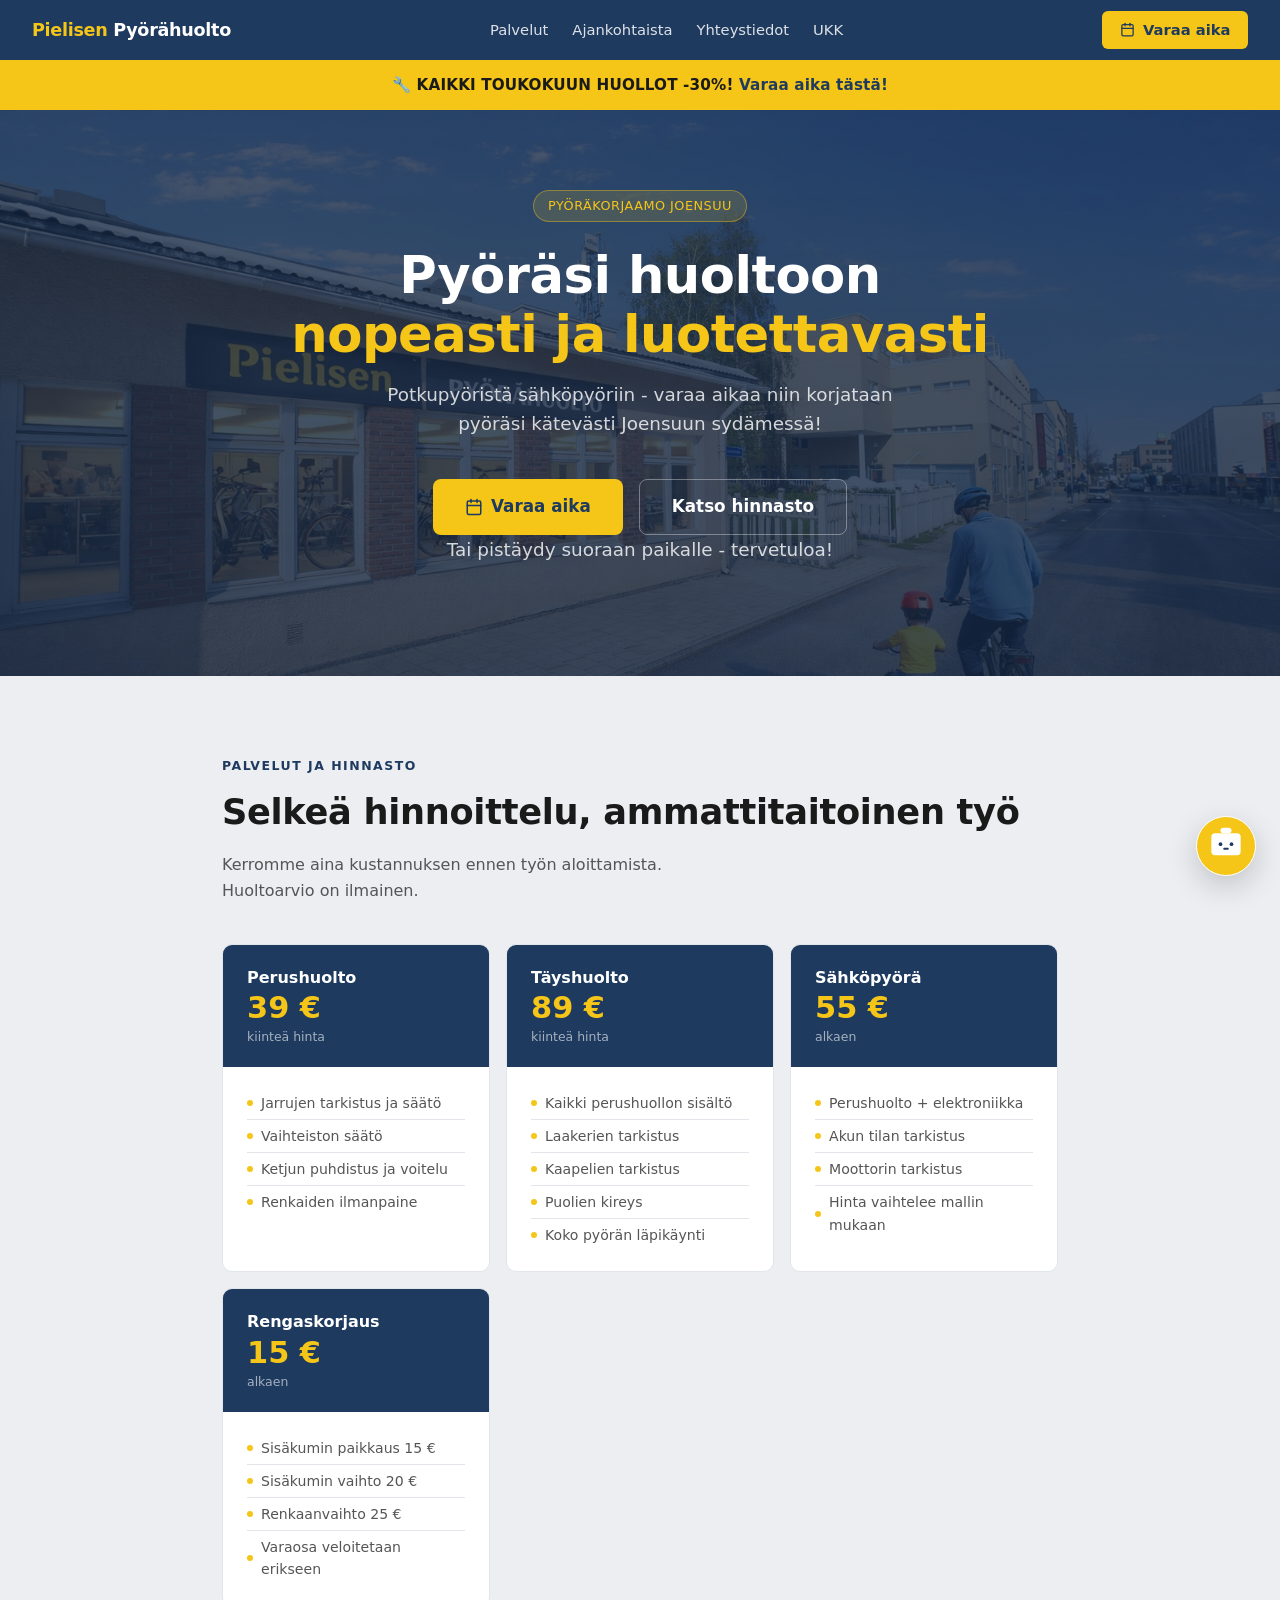
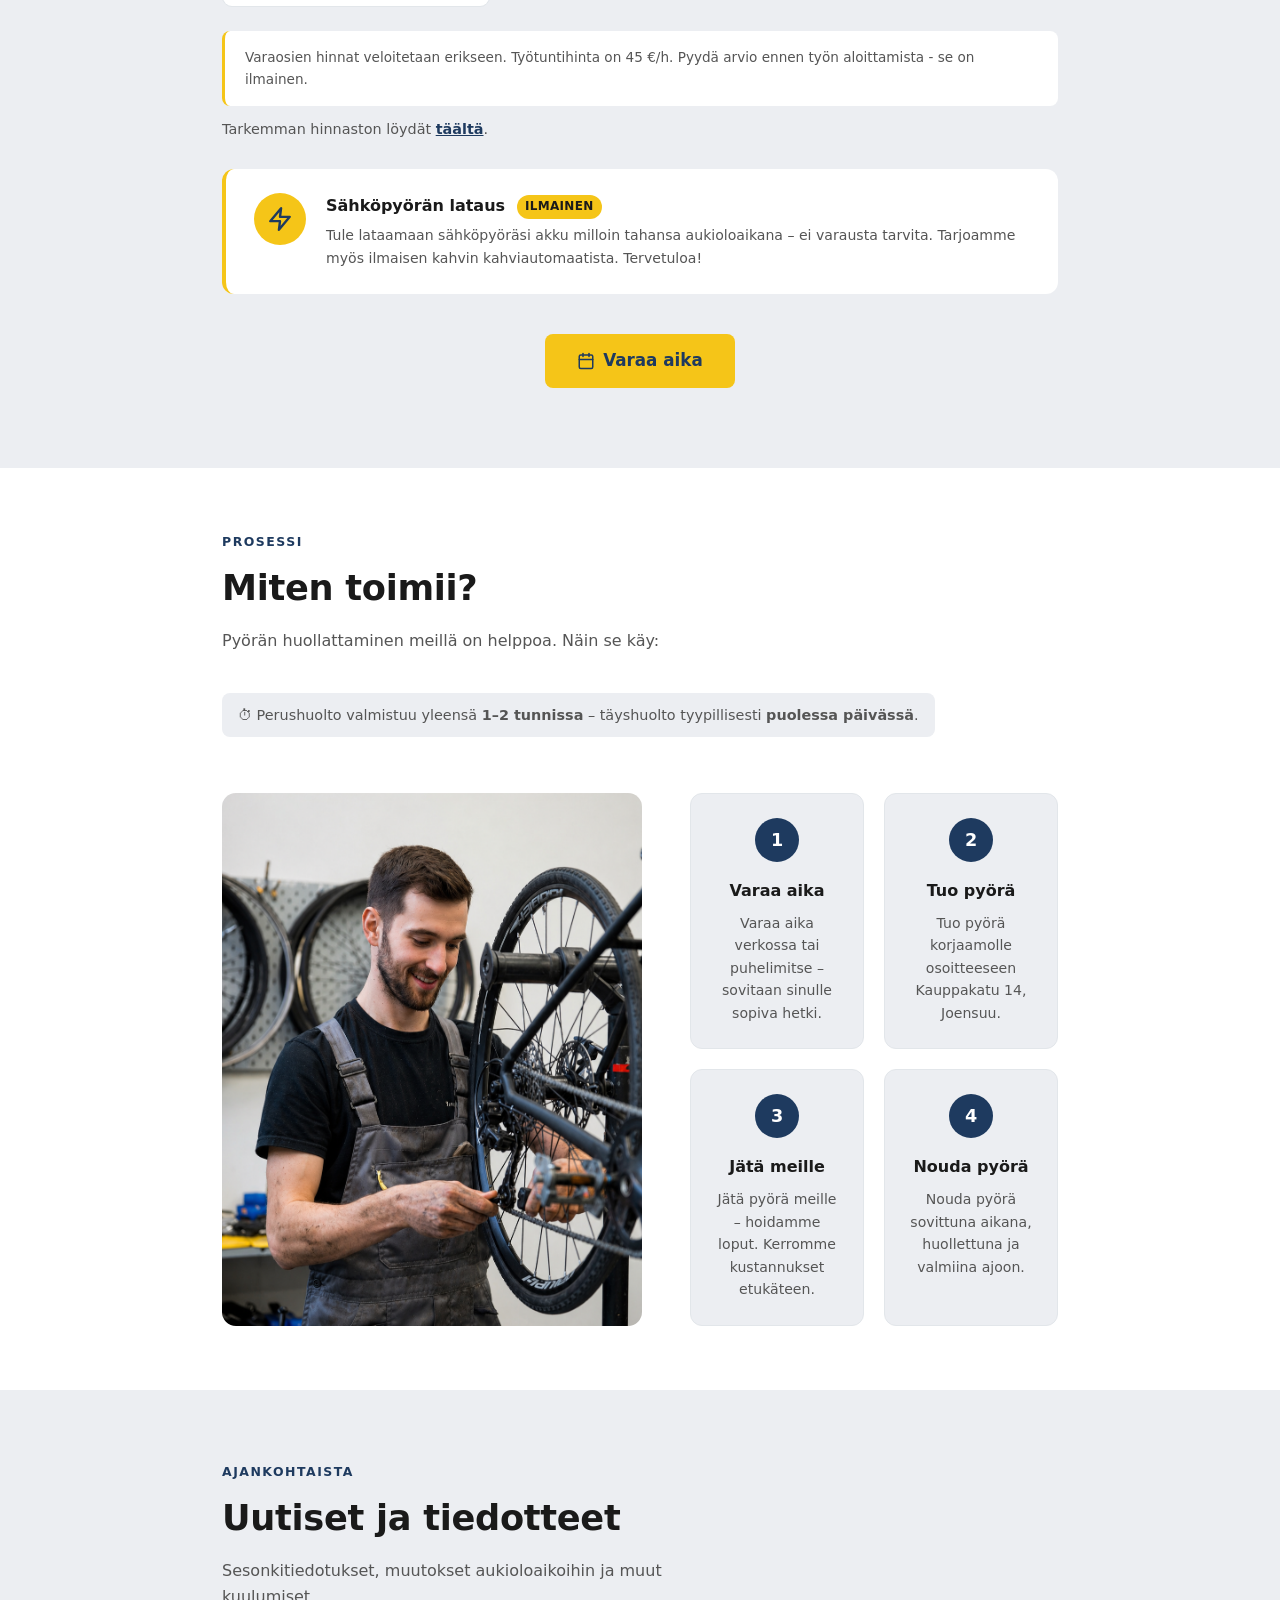
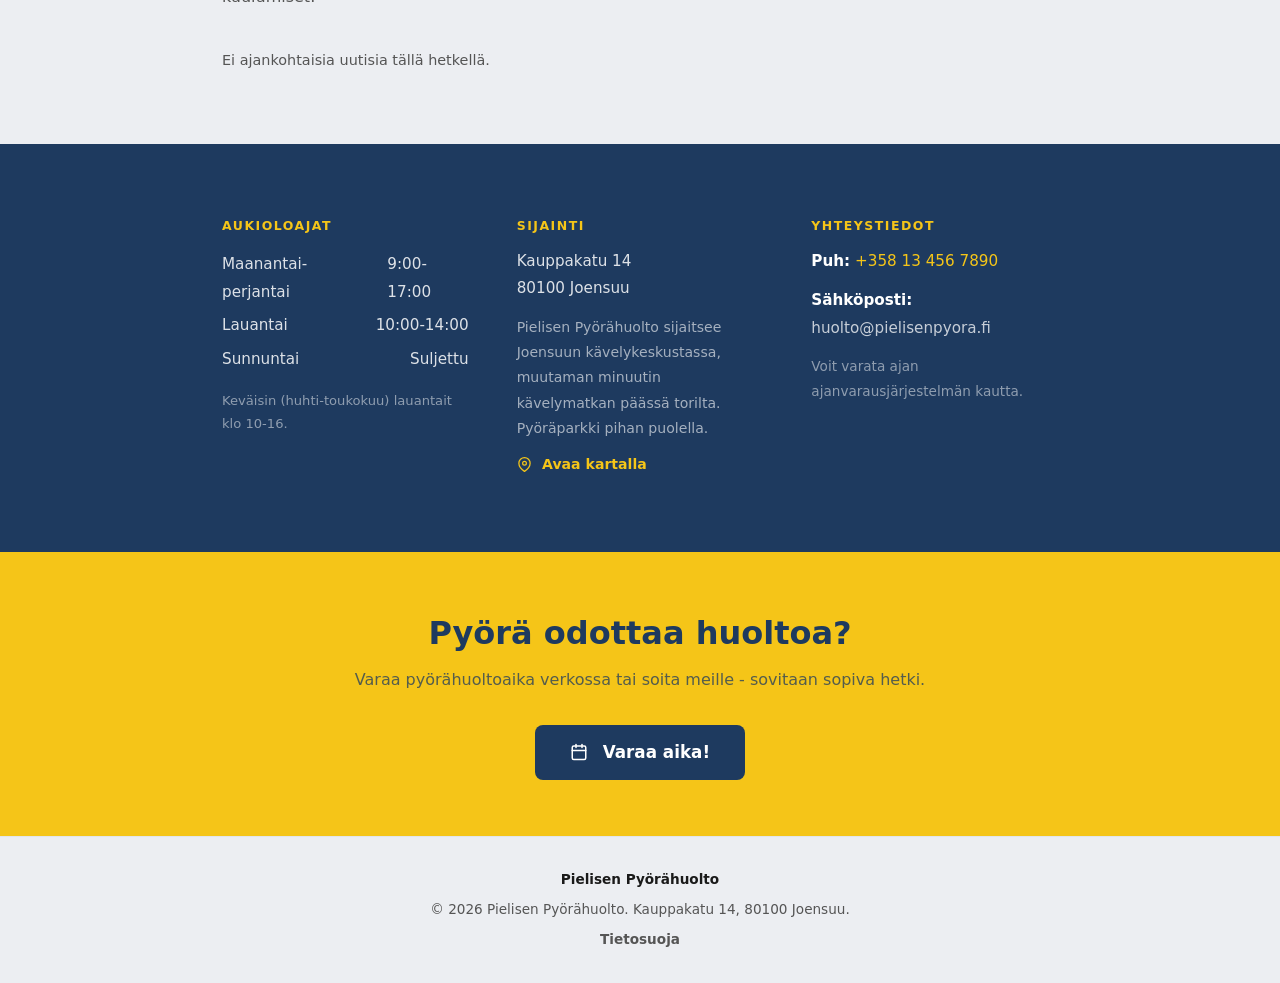
==== commit 49a5dad5: "Add chatbot script to hinnasto, index, and ukk HTML files" ====
--- a/index.html
+++ b/index.html
@@ -299,5 +299,6 @@
 hbg.addEventListener('click',()=>{hbg.classList.toggle('open');mob.classList.toggle('open')});
 mob.querySelectorAll('a').forEach(a=>a.addEventListener('click',()=>{hbg.classList.remove('open');mob.classList.remove('open')}));
 </script>
+<script src="chatbot.js"></script>
 </body>
 </html>
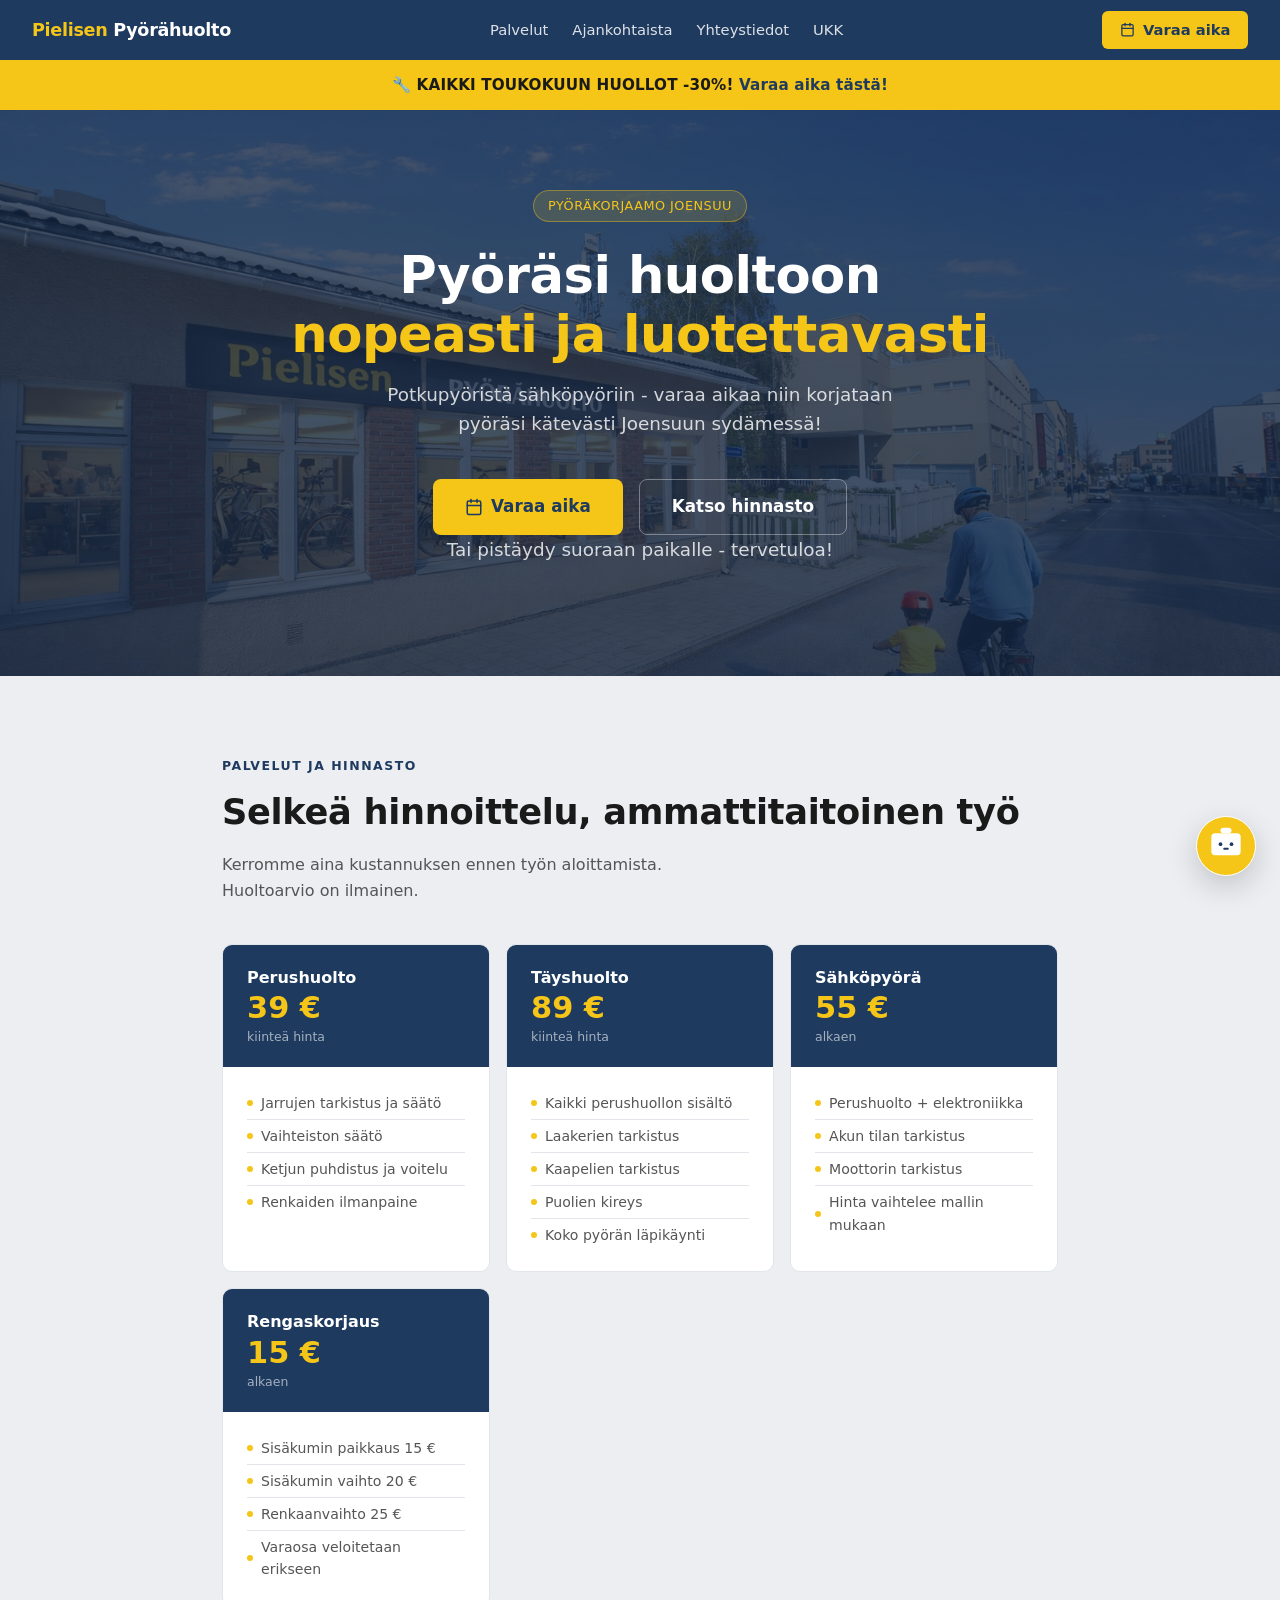
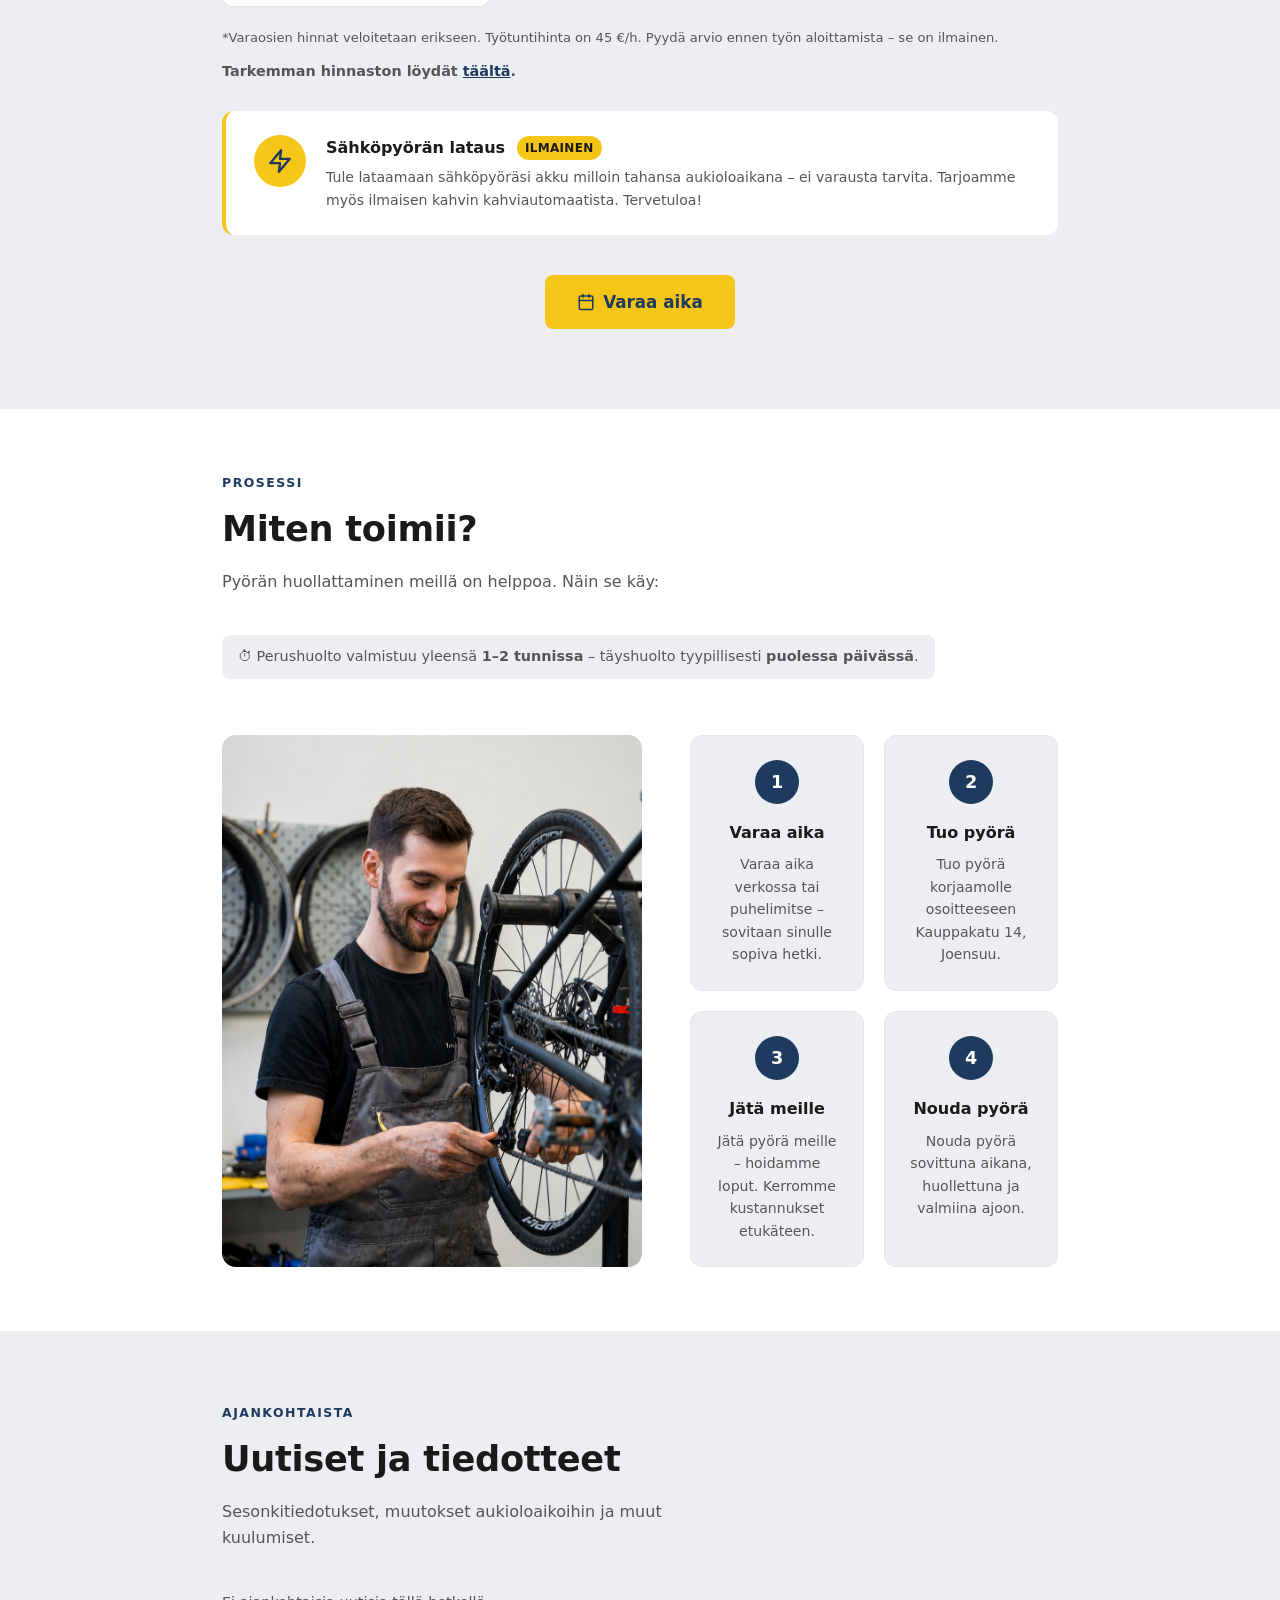
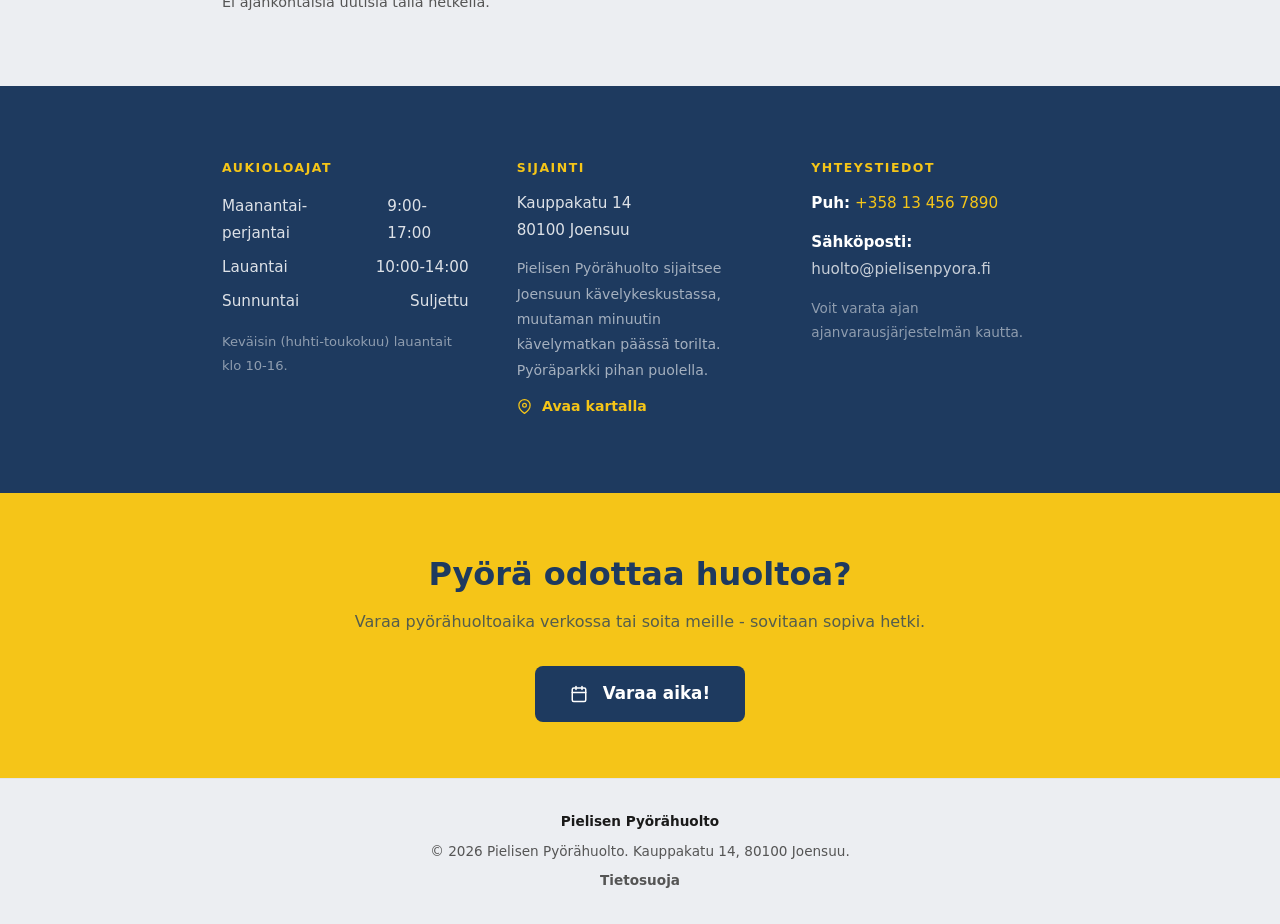
==== commit 958ad544: "feat: add booking statistics display and update pricing notes in HTML and CSS" ====
--- a/index.html
+++ b/index.html
@@ -167,8 +167,8 @@
         </ul></div>
       </div>
     </div>
-    <p class="pricing-note">Varaosien hinnat veloitetaan erikseen. Työtuntihinta on 45 €/h. Pyydä arvio ennen työn aloittamista - se on ilmainen.</p>
-    <p class="pricing-more">Tarkemman hinnaston löydät <a href="hinnasto.html">täältä</a>.</p>
+    <p class="pricing-footnote">*Varaosien hinnat veloitetaan erikseen. Työtuntihinta on 45 €/h. Pyydä arvio ennen työn aloittamista – se on ilmainen.</p>
+    <p class="pricing-more"><strong>Tarkemman hinnaston löydät <a href="hinnasto.html">täältä</a>.</strong></p>
     <div class="charging-box">
       <div class="charging-icon">
         <svg xmlns="http://www.w3.org/2000/svg" width="26" height="26" viewBox="0 0 24 24" fill="none" stroke="#1E3A5F" stroke-width="2.2" stroke-linecap="round" stroke-linejoin="round" aria-hidden="true"><path d="M13 2L3 14h9l-1 8 10-12h-9l1-8z"/></svg>
--- a/style.css
+++ b/style.css
@@ -78,6 +78,7 @@
 .price-body li:last-child{border-bottom:none}
 .price-body li::before{content:"";display:inline-block;width:6px;height:6px;border-radius:50%;background:var(--yellow);flex-shrink:0}
 .pricing-note{margin-top:1.5rem;font-size:.85rem;color:var(--muted);background:var(--white);padding:1rem 1.25rem;border-radius:8px;border-left:3px solid var(--yellow)}
+.pricing-footnote{margin-top:1.25rem;font-size:.82rem;color:var(--muted)}
 .pricing-more{margin-top:.75rem;font-size:.9rem;color:var(--muted)}
 .pricing-more a{color:var(--blue);font-weight:600;text-decoration:underline}
 .how-time-note{font-size:.9rem;color:var(--muted);background:var(--gray);border-radius:8px;padding:.65rem 1rem;display:inline-block;margin-bottom:1.5rem}
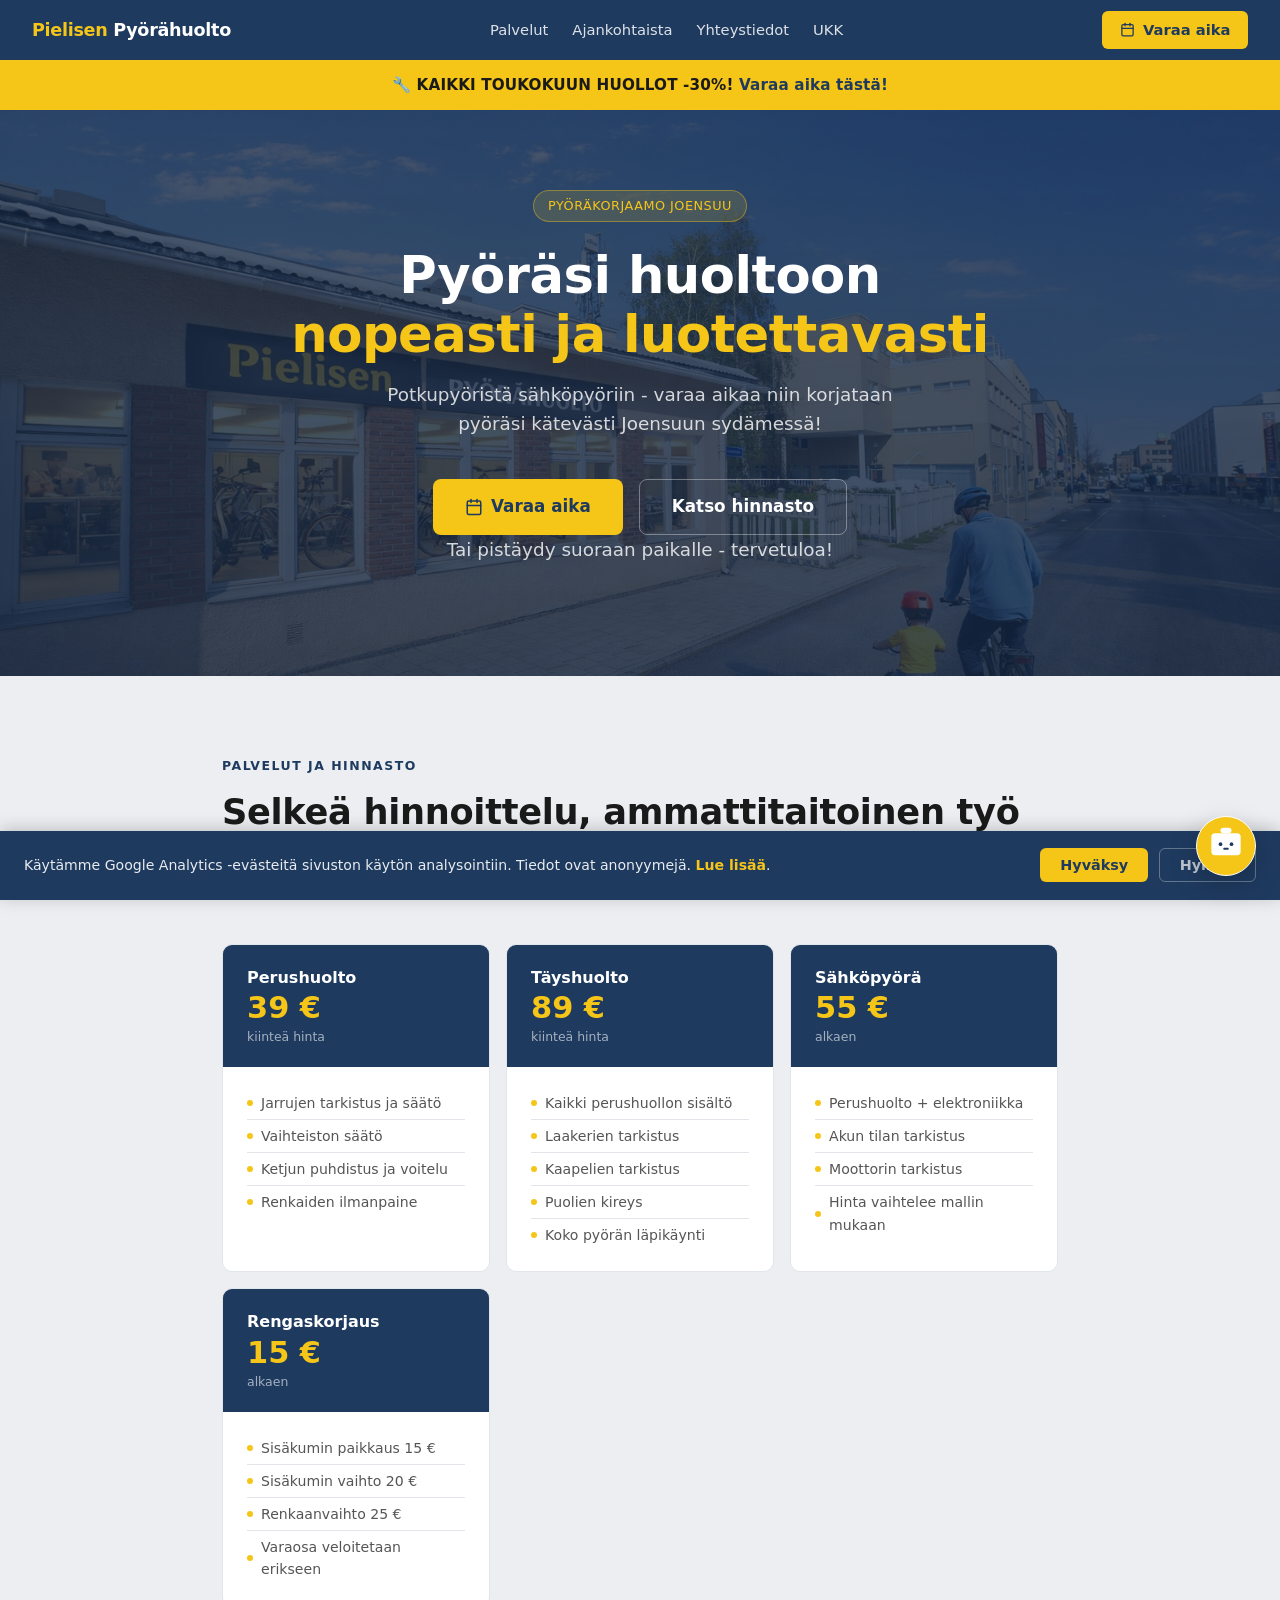
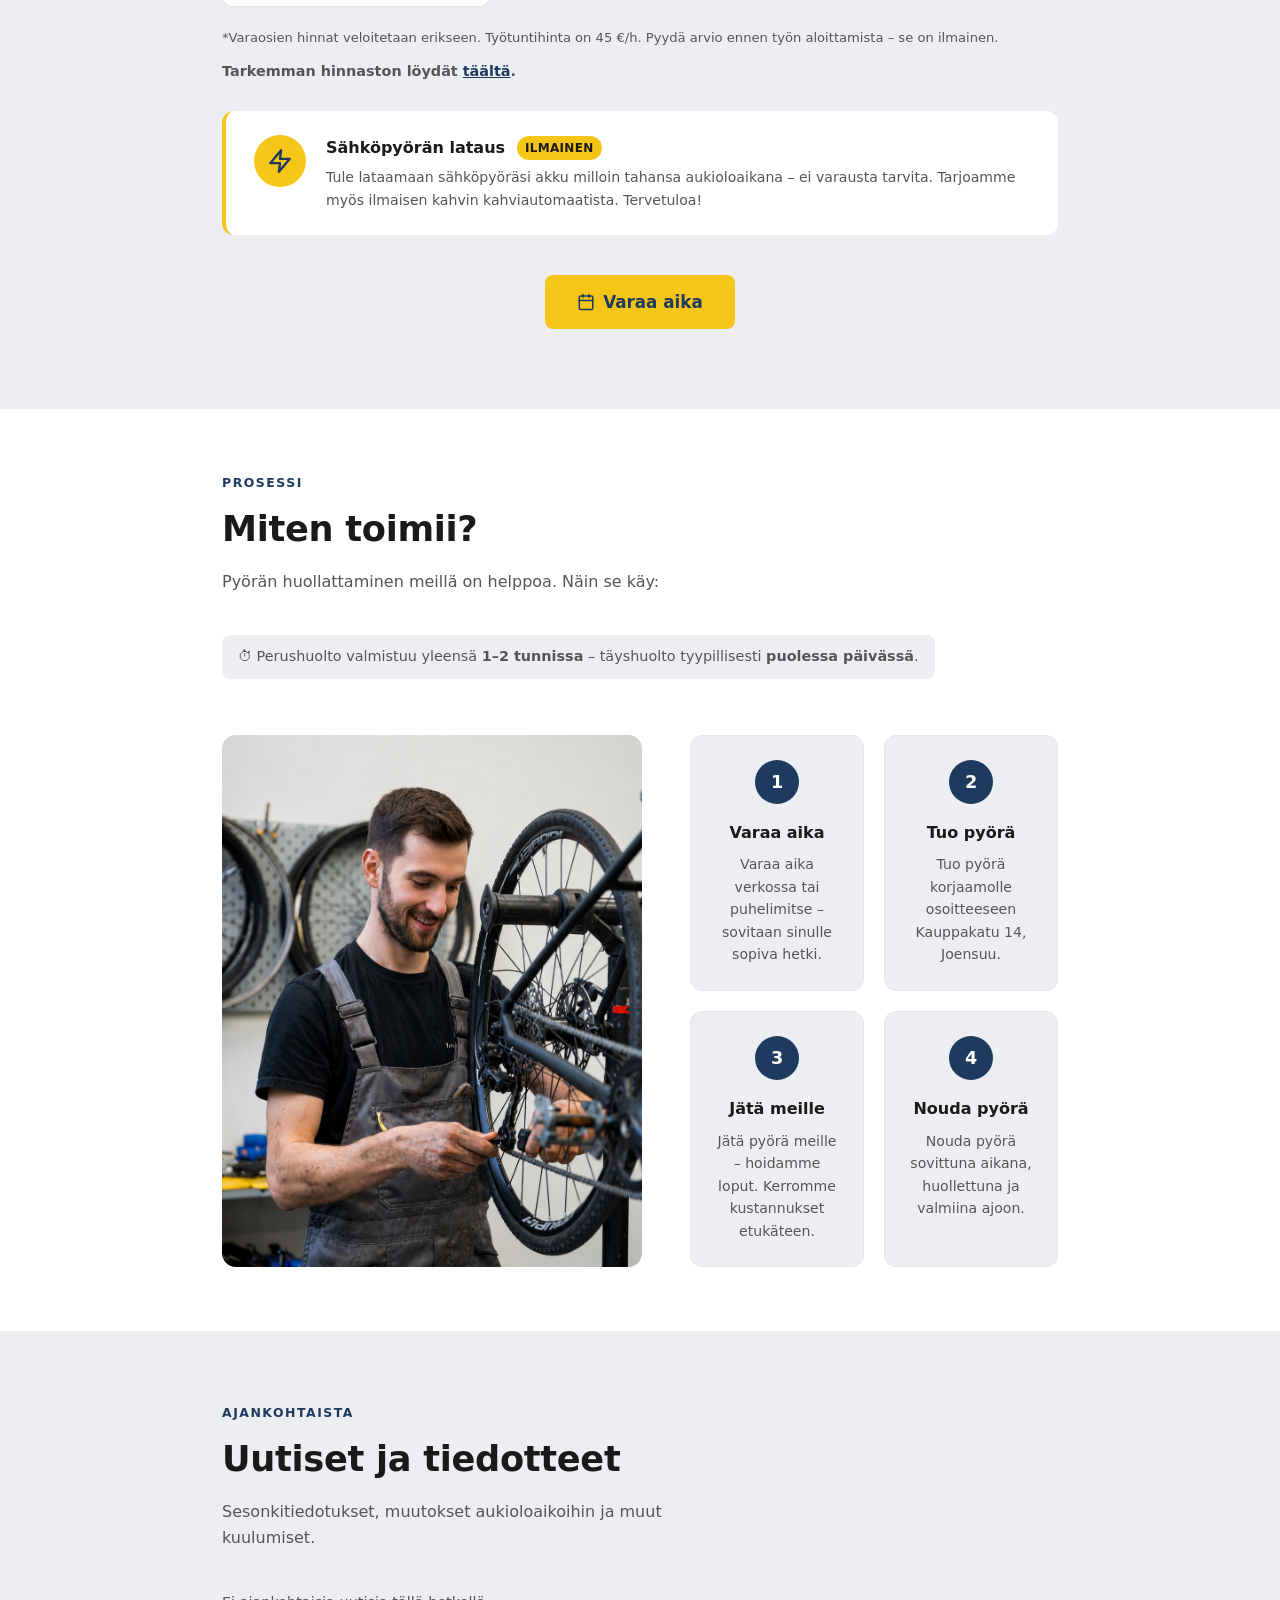
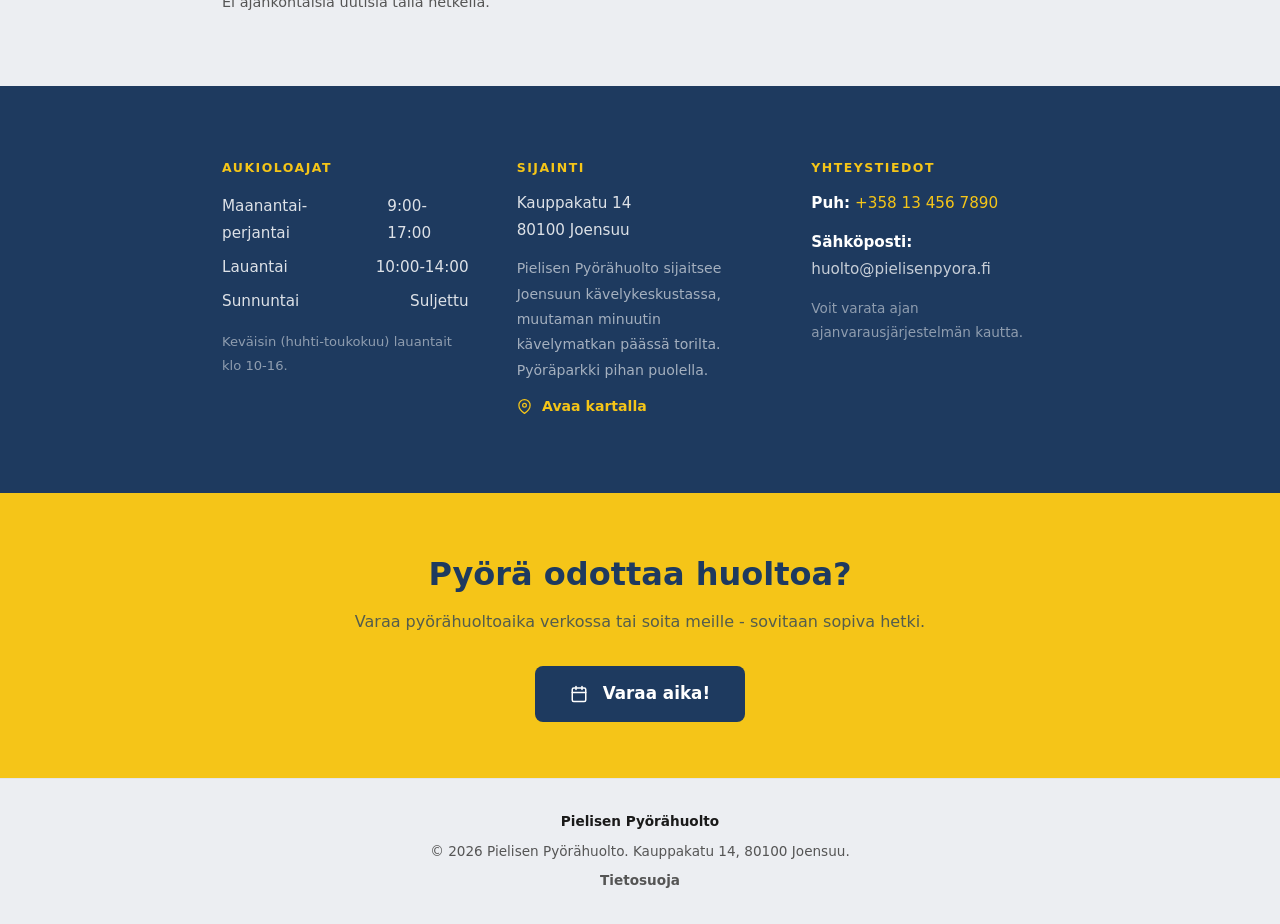
==== commit 47099b88: "fix: update booking form validation to require email instead of phone number and improve cookie cons" ====
--- a/index.html
+++ b/index.html
@@ -300,5 +300,6 @@
 mob.querySelectorAll('a').forEach(a=>a.addEventListener('click',()=>{hbg.classList.remove('open');mob.classList.remove('open')}));
 </script>
 <script src="chatbot.js"></script>
+<script src="cookie-consent.js"></script>
 </body>
 </html>
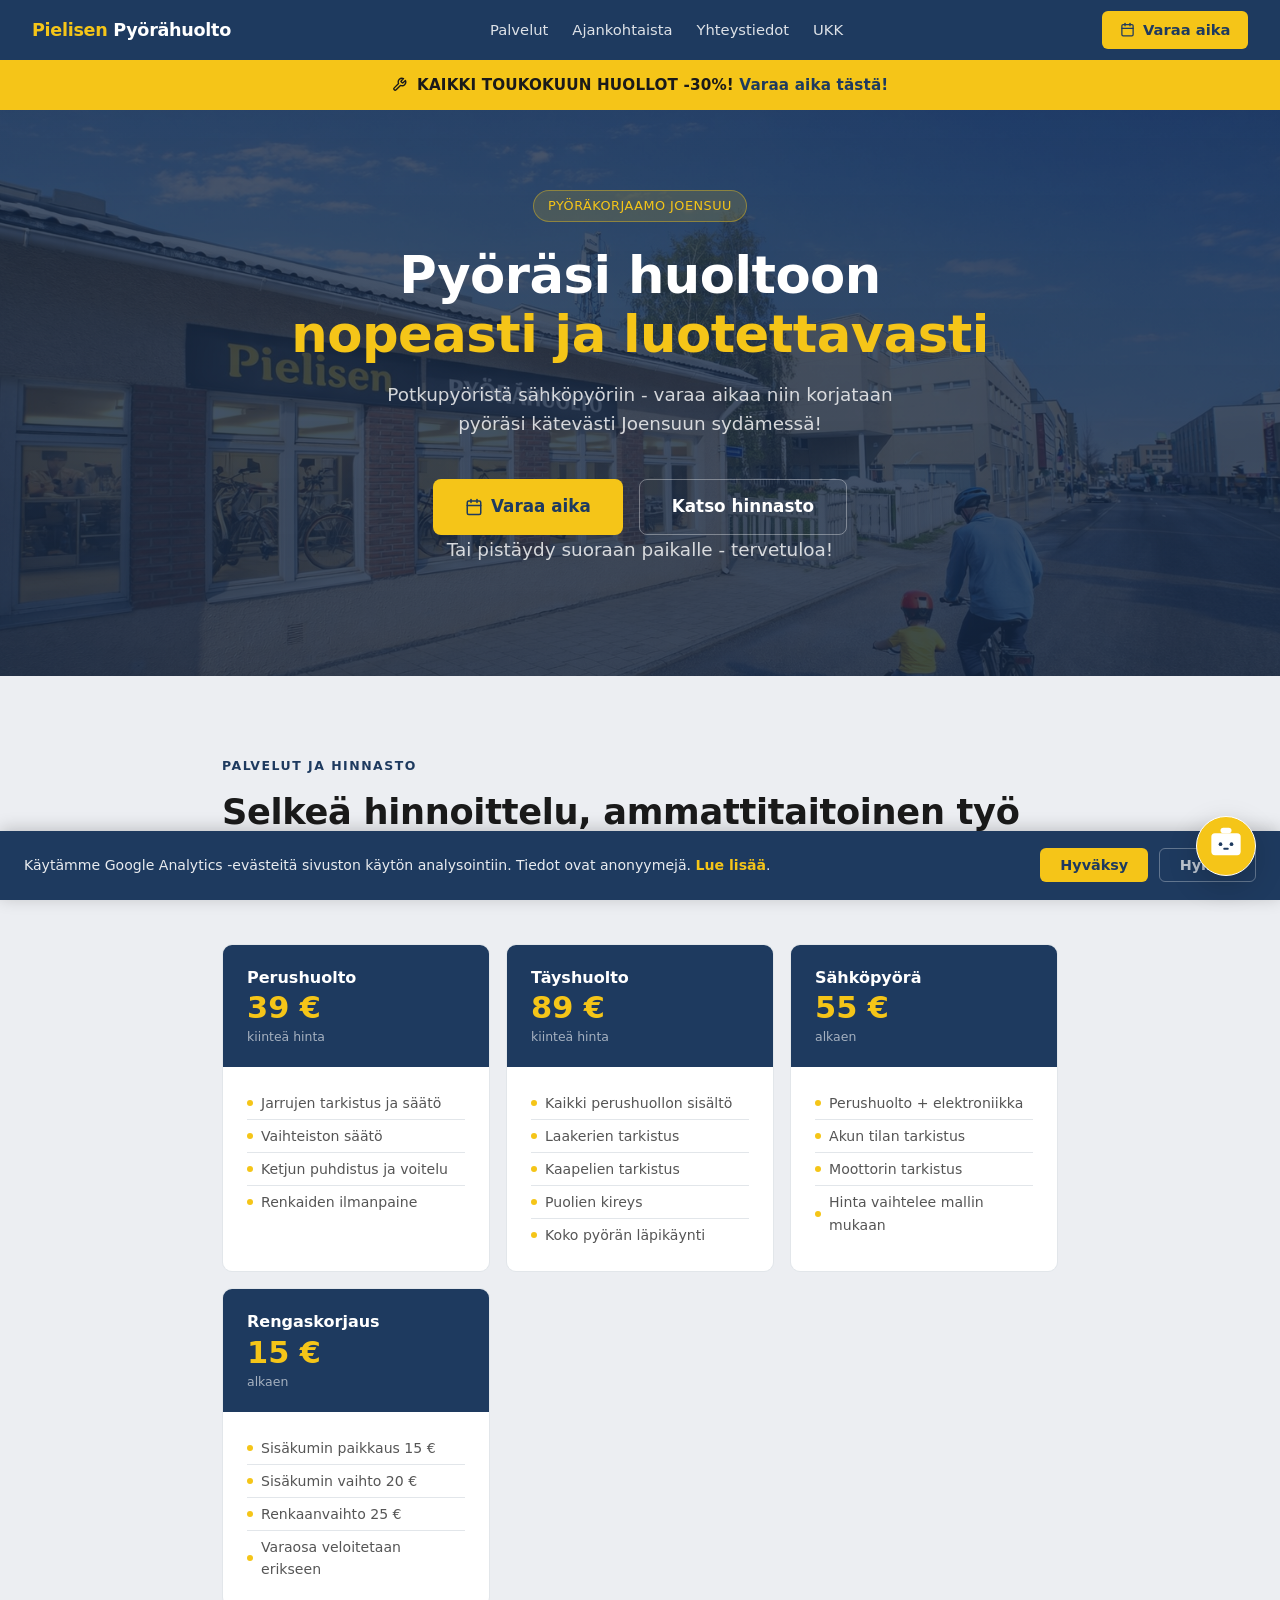
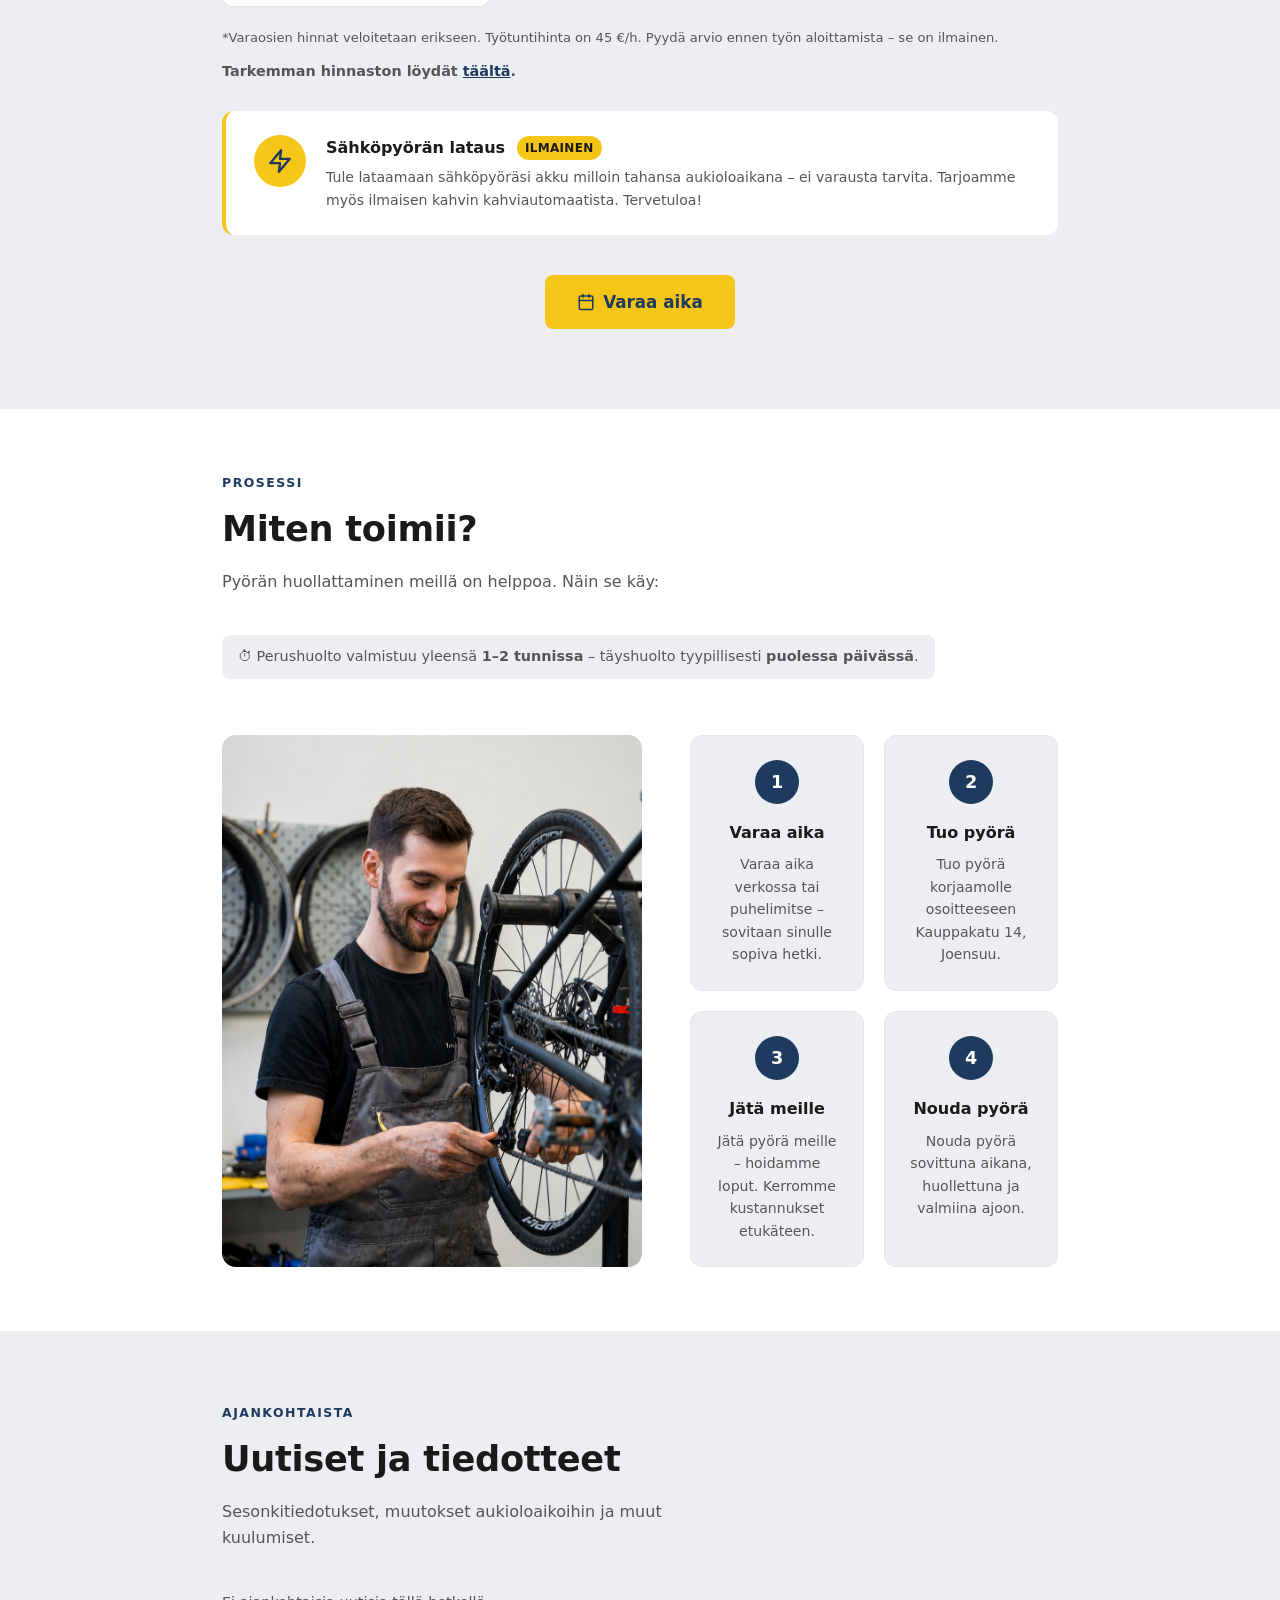
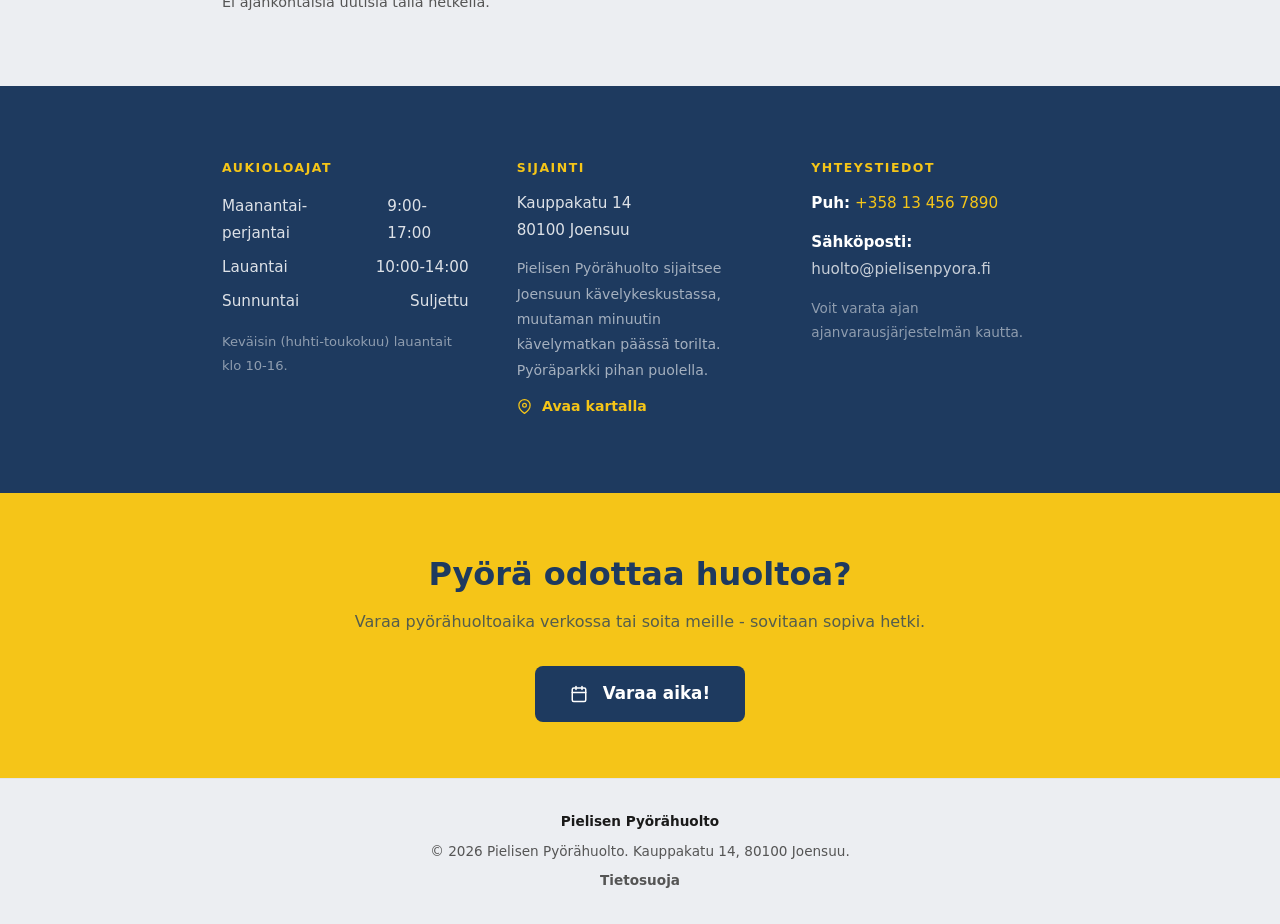
==== commit e5ed7518: "feat: enhance booking system with start and end time selection for reservations" ====
--- a/index.html
+++ b/index.html
@@ -101,7 +101,7 @@
   </div>
 </nav>
 
-<div class="promo-banner">🔧 KAIKKI TOUKOKUUN HUOLLOT -30%! <a href="ajanvaraus.html">Varaa aika tästä!</a></div>
+<div class="promo-banner"><svg xmlns="http://www.w3.org/2000/svg" width="15" height="15" viewBox="0 0 24 24" fill="none" stroke="currentColor" stroke-width="2.2" stroke-linecap="round" stroke-linejoin="round" style="vertical-align:-2px;margin-right:5px"><path d="M14.7 6.3a1 1 0 0 0 0 1.4l1.6 1.6a1 1 0 0 0 1.4 0l3.77-3.77a6 6 0 0 1-7.94 7.94l-6.91 6.91a2.12 2.12 0 0 1-3-3l6.91-6.91a6 6 0 0 1 7.94-7.94l-3.76 3.76z"/></svg> KAIKKI TOUKOKUUN HUOLLOT -30%! <a href="ajanvaraus.html">Varaa aika tästä!</a></div>
 
 <div class="mobile-menu" id="mob-menu">
   <a href="#palvelut" class="mob-link">Palvelut</a>
